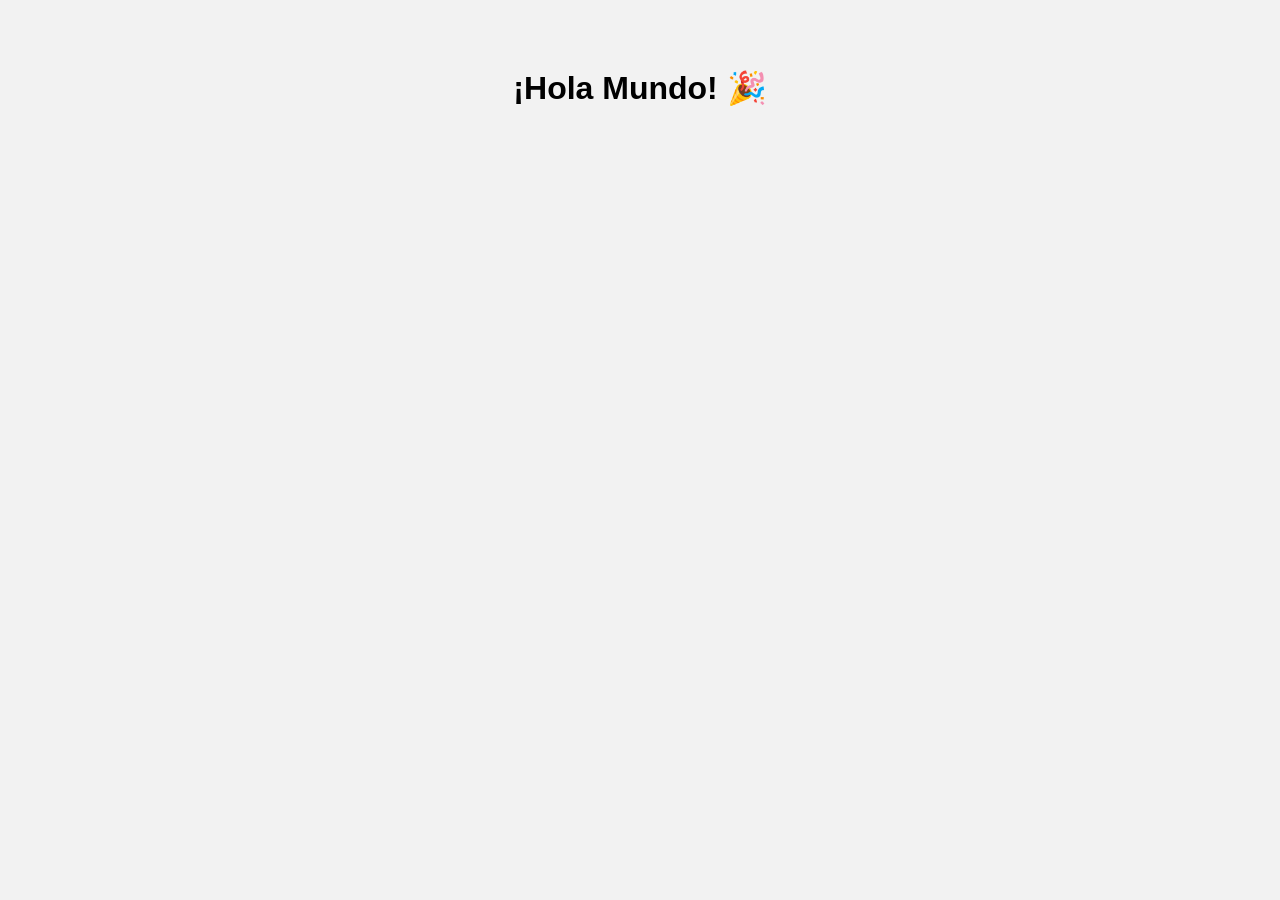
==== index.html @ 98ef61ef "Pendejos" ====
<!DOCTYPE html>
<html lang="es">
<head>
<meta charset="UTF-8">
<title>Lora's Coffe</title>
<link rel="stylesheet" href="css/estilos.css">
</head>
<body>
<h1>¡Hola Mundo! 🎉</h1>
<script src="js/main.js"></script>
</body>
</html>
---- css/estilos.css ----
body{font-family:Arial;background:#f2f2f2;padding-top:40px;text-align:center;}
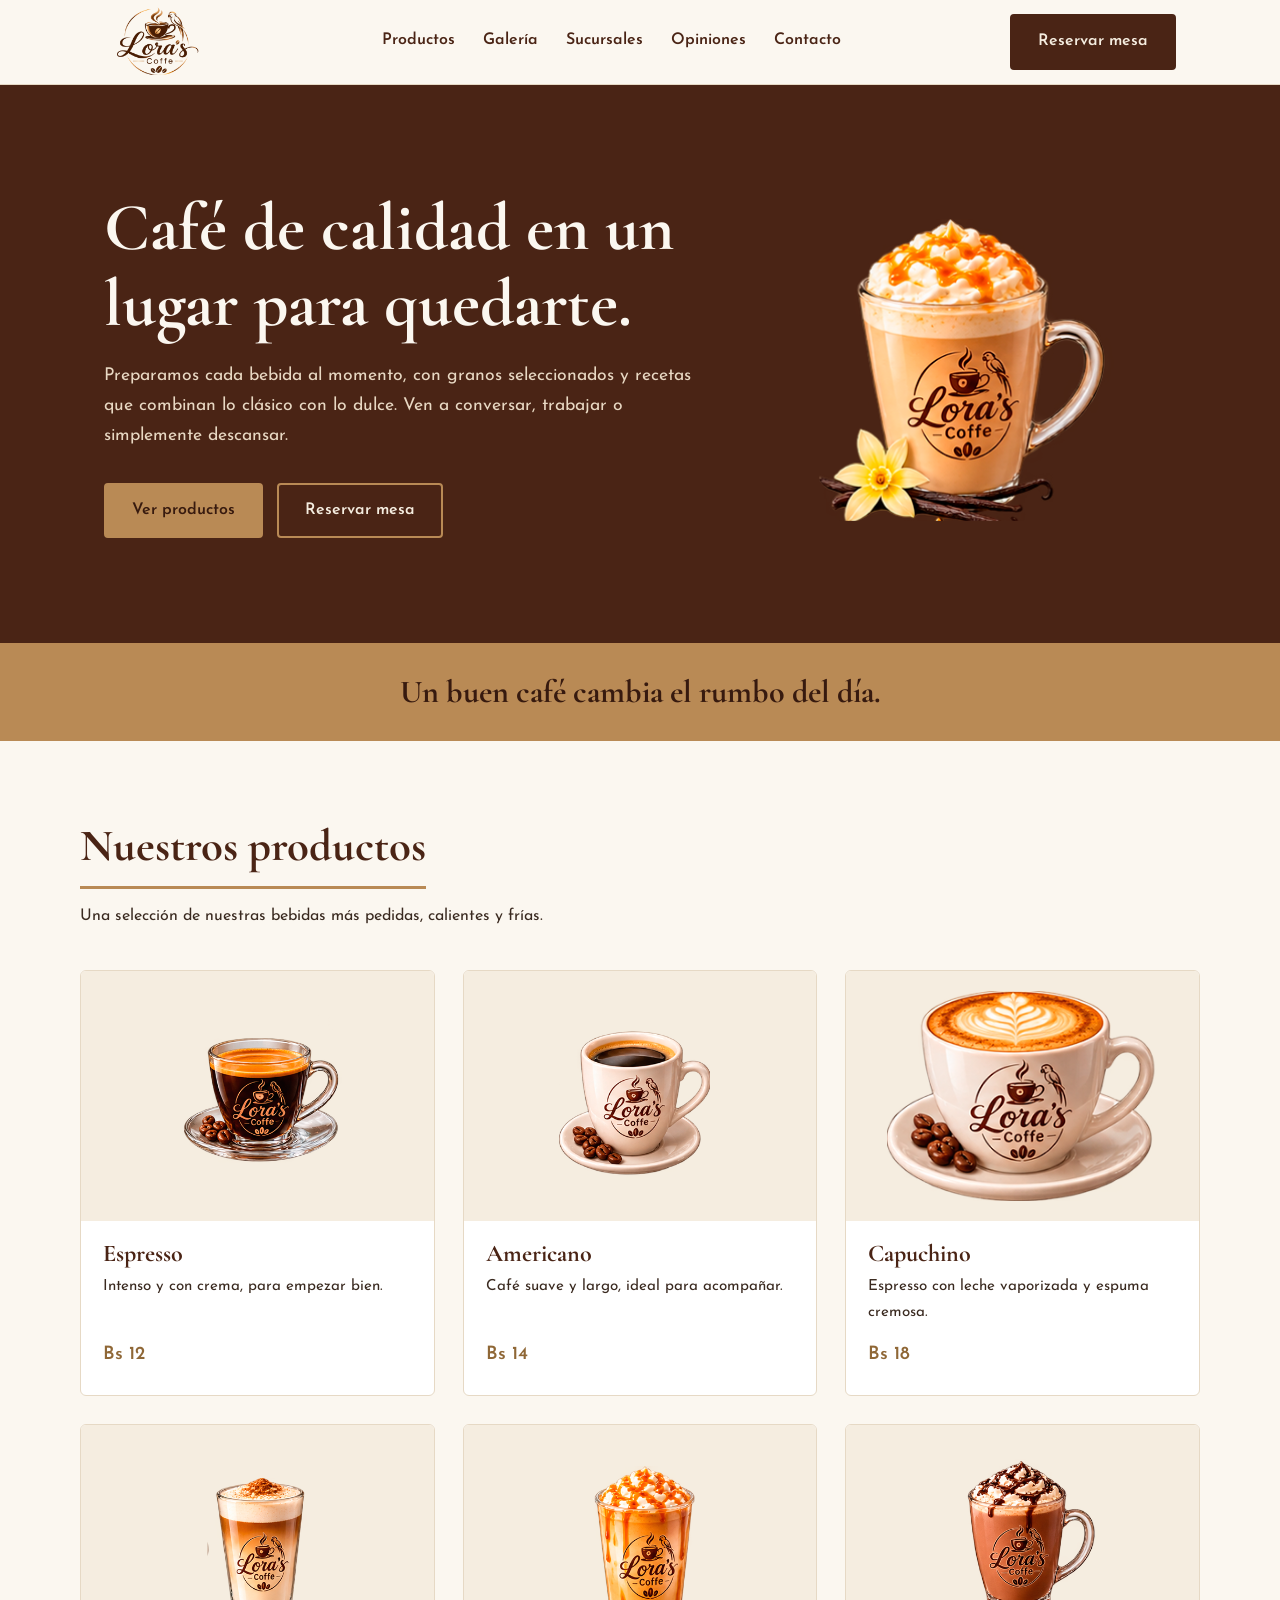
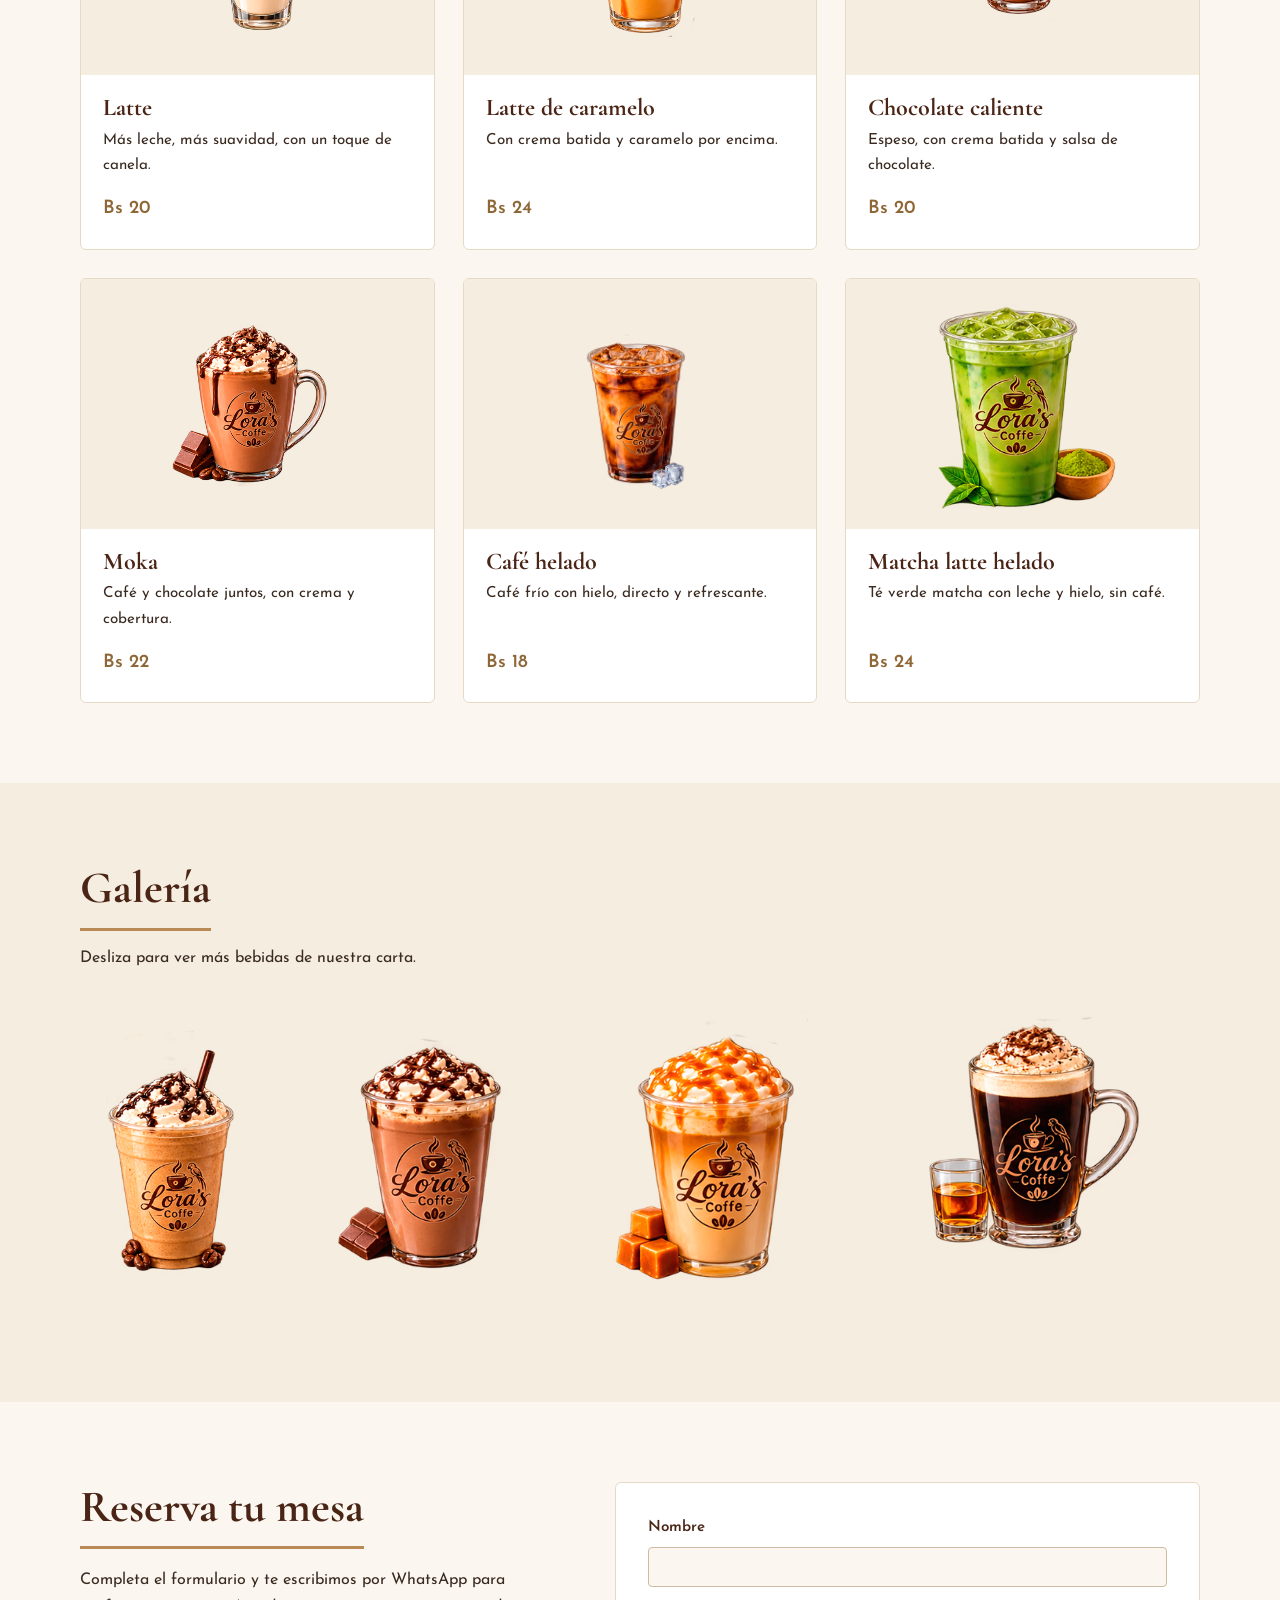
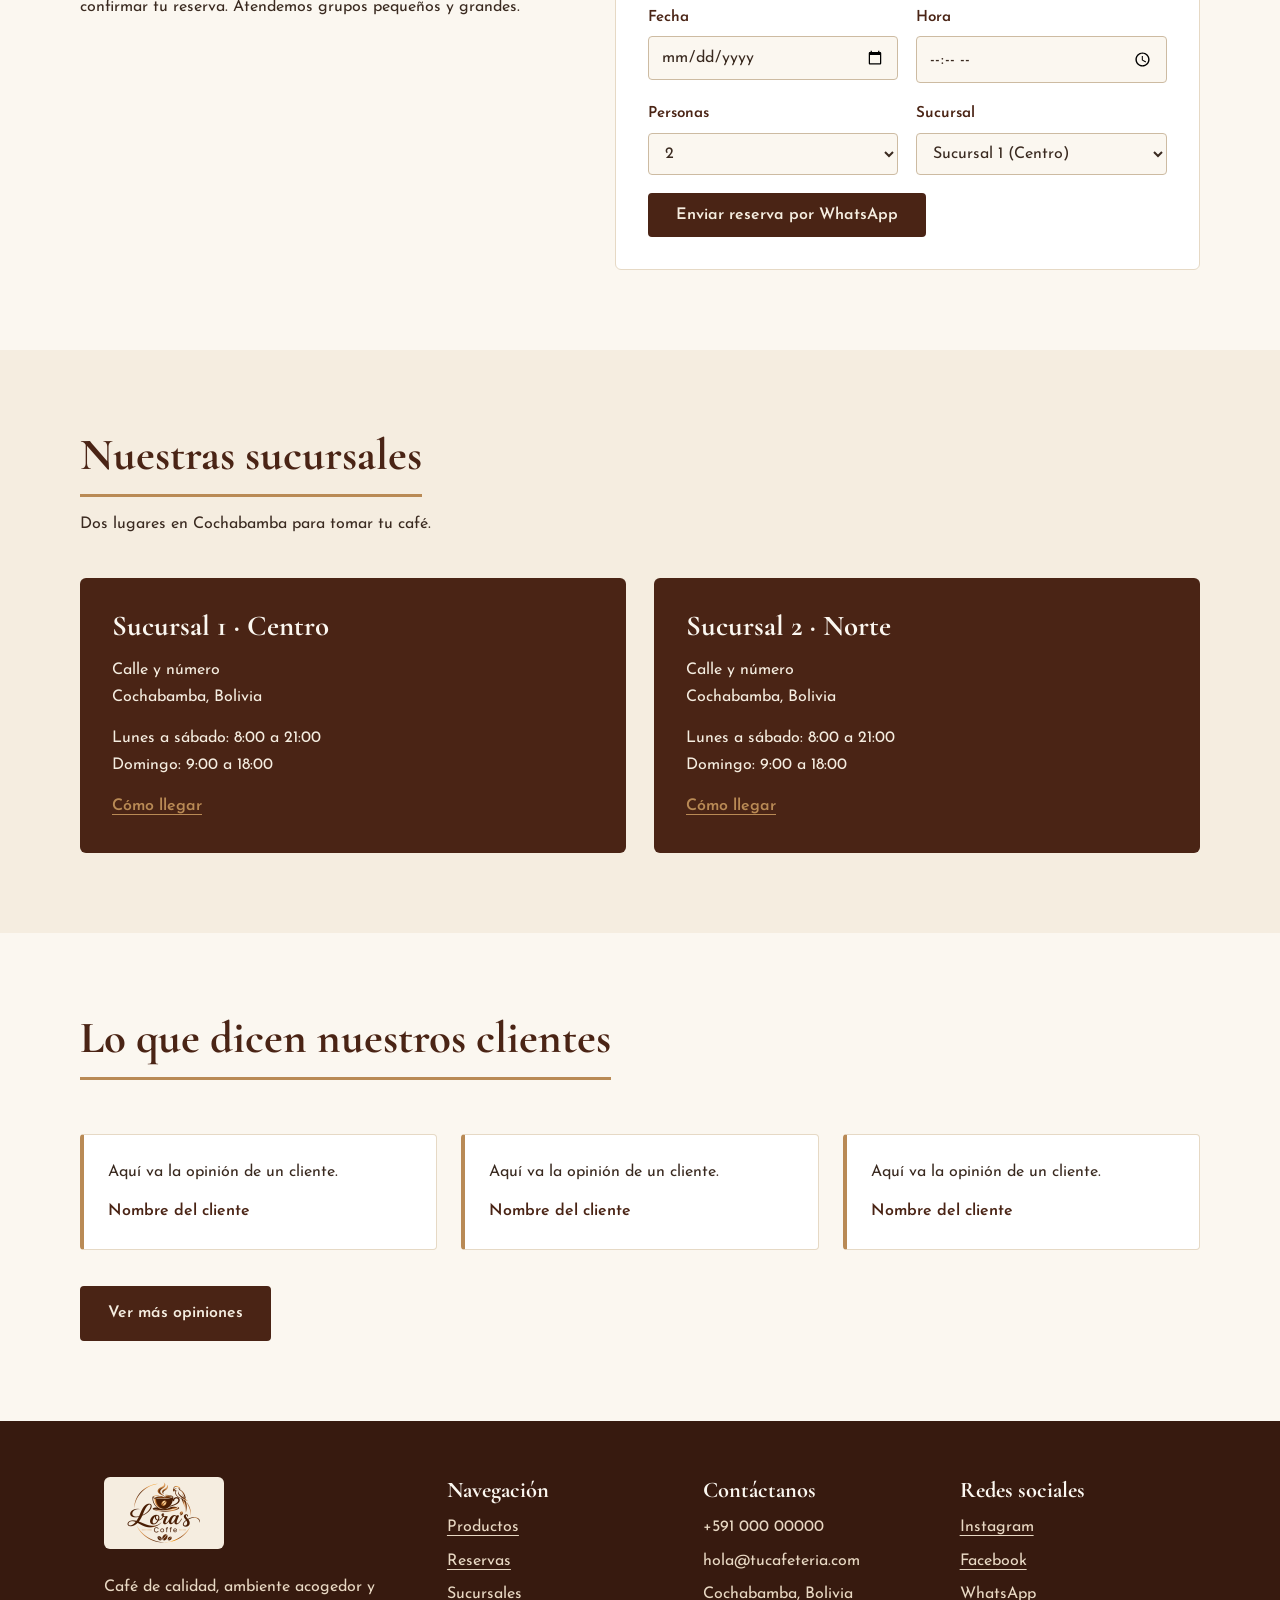
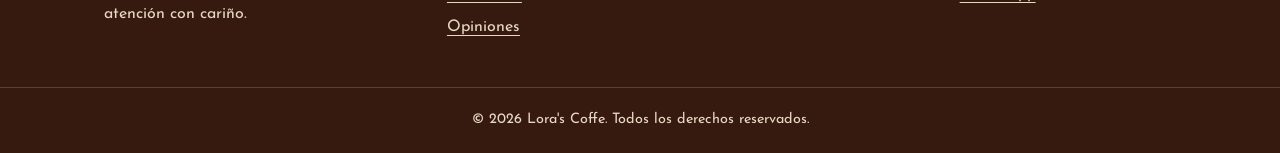
==== commit 27657a13: "agregue el index y estilos" ====
--- a/index.html
+++ b/index.html
@@ -1,12 +1,316 @@
 <!DOCTYPE html>
 <html lang="es">
 <head>
-<meta charset="UTF-8">
-<title>Lora's Coffe</title>
-<link rel="stylesheet" href="css/estilos.css">
+  <meta charset="UTF-8">
+  <meta name="viewport" content="width=device-width, initial-scale=1">
+  <title>Lora's Coffe | Cafetería en Cochabamba</title>
+  <meta name="description" content="Café de calidad, ambiente acogedor y atención con cariño. Conoce nuestro menú, nuestras sucursales y reserva tu mesa en Lora's Coffe.">
+  <meta property="og:title" content="Lora's Coffe | Cafetería en Cochabamba">
+  <meta property="og:description" content="Café de calidad, ambiente acogedor y atención con cariño.">
+  <meta property="og:type" content="website">
+  <link rel="icon" href="img/Logotipo elegante de café y loro.png">
+  <link rel="preconnect" href="https://fonts.googleapis.com">
+  <link rel="preconnect" href="https://fonts.gstatic.com" crossorigin>
+  <link href="https://fonts.googleapis.com/css2?family=Cormorant+Garamond:wght@500;700&family=Josefin+Sans:wght@400;600&display=swap" rel="stylesheet">
+  <link rel="stylesheet" href="css/estilos.css">
 </head>
 <body>
-<h1>¡Hola Mundo! 🎉</h1>
-<script src="js/main.js"></script>
+
+  <a class="skip" href="#contenido">Saltar al contenido</a>
+
+  <!-- ENCABEZADO -->
+  <header class="header">
+    <div class="header-inner">
+      <a class="logo" href="#inicio" aria-label="Lora's Coffe, ir al inicio">
+        <img src="img/Logotipo elegante de café y loro.png" alt="Lora's Coffe">
+      </a>
+      <nav class="nav" aria-label="Principal">
+        <a href="#productos">Productos</a>
+        <a href="#galeria">Galería</a>
+        <a href="#sucursales">Sucursales</a>
+        <a href="#opiniones">Opiniones</a>
+        <a href="#contacto">Contacto</a>
+      </nav>
+      <a class="btn btn-header" href="#reservas">Reservar mesa</a>
+    </div>
+  </header>
+
+  <main id="contenido">
+
+    <!-- PORTADA -->
+    <section class="hero" id="inicio">
+      <div class="hero-inner">
+        <div class="hero-text">
+          <h1>Café de calidad en un lugar para quedarte.</h1>
+          <p>Preparamos cada bebida al momento, con granos seleccionados y recetas que combinan lo clásico con lo dulce. Ven a conversar, trabajar o simplemente descansar.</p>
+          <div class="hero-actions">
+            <a class="btn" href="#productos">Ver productos</a>
+            <a class="btn btn-ghost" href="#reservas">Reservar mesa</a>
+          </div>
+        </div>
+        <img class="hero-img" src="img/coffe9.png" alt="Latte de vainilla con caramelo de Lora's Coffe">
+      </div>
+    </section>
+
+    <!-- FRASE -->
+    <section class="frase">
+      <p>Un buen café cambia el rumbo del día.</p>
+    </section>
+
+    <!-- PRODUCTOS -->
+    <section class="section" id="productos">
+      <div class="container">
+        <div class="section-head">
+          <h2>Nuestros productos</h2>
+          <p>Una selección de nuestras bebidas más pedidas, calientes y frías.</p>
+        </div>
+        <div class="grid">
+          <article class="producto">
+            <div class="foto"><img src="img/coffe1.png" alt="Espresso en taza de vidrio" loading="lazy"></div>
+            <div class="producto-body">
+              <h3>Espresso</h3>
+              <p>Intenso y con crema, para empezar bien.</p>
+              <span class="precio">Bs 12</span>
+            </div>
+          </article>
+          <article class="producto">
+            <div class="foto"><img src="img/coffe2.png" alt="Americano en taza de cerámica" loading="lazy"></div>
+            <div class="producto-body">
+              <h3>Americano</h3>
+              <p>Café suave y largo, ideal para acompañar.</p>
+              <span class="precio">Bs 14</span>
+            </div>
+          </article>
+          <article class="producto">
+            <div class="foto"><img src="img/coffe4.png" alt="Capuchino con arte latte" loading="lazy"></div>
+            <div class="producto-body">
+              <h3>Capuchino</h3>
+              <p>Espresso con leche vaporizada y espuma cremosa.</p>
+              <span class="precio">Bs 18</span>
+            </div>
+          </article>
+          <article class="producto">
+            <div class="foto"><img src="img/coffe5.png" alt="Latte en vaso de vidrio con canela" loading="lazy"></div>
+            <div class="producto-body">
+              <h3>Latte</h3>
+              <p>Más leche, más suavidad, con un toque de canela.</p>
+              <span class="precio">Bs 20</span>
+            </div>
+          </article>
+          <article class="producto">
+            <div class="foto"><img src="img/coffe6.png" alt="Latte de caramelo con crema" loading="lazy"></div>
+            <div class="producto-body">
+              <h3>Latte de caramelo</h3>
+              <p>Con crema batida y caramelo por encima.</p>
+              <span class="precio">Bs 24</span>
+            </div>
+          </article>
+          <article class="producto">
+            <div class="foto"><img src="img/coffe7.png" alt="Chocolate caliente con crema" loading="lazy"></div>
+            <div class="producto-body">
+              <h3>Chocolate caliente</h3>
+              <p>Espeso, con crema batida y salsa de chocolate.</p>
+              <span class="precio">Bs 20</span>
+            </div>
+          </article>
+          <article class="producto">
+            <div class="foto"><img src="img/coffe8.png" alt="Moka con chocolate" loading="lazy"></div>
+            <div class="producto-body">
+              <h3>Moka</h3>
+              <p>Café y chocolate juntos, con crema y cobertura.</p>
+              <span class="precio">Bs 22</span>
+            </div>
+          </article>
+          <article class="producto">
+            <div class="foto"><img src="img/coffe12.png" alt="Café helado con hielo" loading="lazy"></div>
+            <div class="producto-body">
+              <h3>Café helado</h3>
+              <p>Café frío con hielo, directo y refrescante.</p>
+              <span class="precio">Bs 18</span>
+            </div>
+          </article>
+          <article class="producto">
+            <div class="foto"><img src="img/te-verde.png" alt="Matcha latte helado" loading="lazy"></div>
+            <div class="producto-body">
+              <h3>Matcha latte helado</h3>
+              <p>Té verde matcha con leche y hielo, sin café.</p>
+              <span class="precio">Bs 24</span>
+            </div>
+          </article>
+        </div>
+      </div>
+    </section>
+
+    <!-- GALERÍA -->
+    <section class="section section-alt" id="galeria">
+      <div class="container">
+        <div class="section-head">
+          <h2>Galería</h2>
+          <p>Desliza para ver más bebidas de nuestra carta.</p>
+        </div>
+        <div class="slider" tabindex="0" aria-label="Galería de imágenes, desliza para ver más">
+          <img src="img/coffe11.png" alt="Frappé de café con crema y chocolate" loading="lazy">
+          <img src="img/coffe13.png" alt="Moka helado con crema" loading="lazy">
+          <img src="img/coffe14.png" alt="Macchiato de caramelo helado" loading="lazy">
+          <img src="img/coffe15.png" alt="Café irlandés con crema" loading="lazy">
+          <img src="img/coffe6.png" alt="Latte de caramelo con crema" loading="lazy">
+        </div>
+      </div>
+    </section>
+
+    <!-- RESERVAS -->
+    <section class="section" id="reservas">
+      <div class="container reservas">
+        <div class="reservas-text">
+          <h2>Reserva tu mesa</h2>
+          <p>Completa el formulario y te escribimos por WhatsApp para confirmar tu reserva. Atendemos grupos pequeños y grandes.</p>
+        </div>
+        <form class="form" id="form-reserva">
+          <div class="campo">
+            <label for="nombre">Nombre</label>
+            <input type="text" id="nombre" name="nombre" autocomplete="name" required>
+          </div>
+          <div class="fila">
+            <div class="campo">
+              <label for="fecha">Fecha</label>
+              <input type="date" id="fecha" name="fecha" required>
+            </div>
+            <div class="campo">
+              <label for="hora">Hora</label>
+              <input type="time" id="hora" name="hora" required>
+            </div>
+          </div>
+          <div class="fila">
+            <div class="campo">
+              <label for="personas">Personas</label>
+              <select id="personas" name="personas" required>
+                <option>1</option><option selected>2</option><option>3</option>
+                <option>4</option><option>5</option><option>6</option>
+                <option>7</option><option>8 o más</option>
+              </select>
+            </div>
+            <div class="campo">
+              <label for="sucursal">Sucursal</label>
+              <select id="sucursal" name="sucursal" required>
+                <option>Sucursal 1 (Centro)</option>
+                <option>Sucursal 2 (Norte)</option>
+              </select>
+            </div>
+          </div>
+          <button class="btn" type="submit">Enviar reserva por WhatsApp</button>
+        </form>
+      </div>
+    </section>
+
+    <!-- SUCURSALES -->
+    <section class="section section-alt" id="sucursales">
+      <div class="container">
+        <div class="section-head">
+          <h2>Nuestras sucursales</h2>
+          <p>Dos lugares en Cochabamba para tomar tu café.</p>
+        </div>
+        <div class="sucursales">
+          <article class="sucursal">
+            <h3>Sucursal 1 · Centro</h3>
+            <p>Calle y número<br>Cochabamba, Bolivia</p>
+            <p>Lunes a sábado: 8:00 a 21:00<br>Domingo: 9:00 a 18:00</p>
+            <a class="link" href="https://www.google.com/maps/search/?api=1&query=Cochabamba+Bolivia" target="_blank" rel="noopener">Cómo llegar</a>
+          </article>
+          <article class="sucursal">
+            <h3>Sucursal 2 · Norte</h3>
+            <p>Calle y número<br>Cochabamba, Bolivia</p>
+            <p>Lunes a sábado: 8:00 a 21:00<br>Domingo: 9:00 a 18:00</p>
+            <a class="link" href="https://www.google.com/maps/search/?api=1&query=Cochabamba+Bolivia" target="_blank" rel="noopener">Cómo llegar</a>
+          </article>
+        </div>
+      </div>
+    </section>
+
+    <!-- OPINIONES -->
+    <section class="section" id="opiniones">
+      <div class="container">
+        <div class="section-head">
+          <h2>Lo que dicen nuestros clientes</h2>
+        </div>
+        <div class="opiniones">
+          <blockquote class="opinion">
+            <p>Aquí va la opinión de un cliente.</p>
+            <cite>Nombre del cliente</cite>
+          </blockquote>
+          <blockquote class="opinion">
+            <p>Aquí va la opinión de un cliente.</p>
+            <cite>Nombre del cliente</cite>
+          </blockquote>
+          <blockquote class="opinion">
+            <p>Aquí va la opinión de un cliente.</p>
+            <cite>Nombre del cliente</cite>
+          </blockquote>
+        </div>
+        <a class="btn" href="https://www.google.com/maps" target="_blank" rel="noopener">Ver más opiniones</a>
+      </div>
+    </section>
+
+  </main>
+
+  <!-- PIE DE PÁGINA -->
+  <footer class="footer" id="contacto">
+    <div class="footer-grid">
+      <div class="footer-brand">
+        <a class="logo logo-footer" href="#inicio" aria-label="Volver al inicio">
+          <img src="img/Logotipo elegante de café y loro.png" alt="Lora's Coffe">
+        </a>
+        <p>Café de calidad, ambiente acogedor y atención con cariño.</p>
+      </div>
+      <div>
+        <h2>Navegación</h2>
+        <ul>
+          <li><a href="#productos">Productos</a></li>
+          <li><a href="#reservas">Reservas</a></li>
+          <li><a href="#sucursales">Sucursales</a></li>
+          <li><a href="#opiniones">Opiniones</a></li>
+        </ul>
+      </div>
+      <div>
+        <h2>Contáctanos</h2>
+        <ul>
+          <li>+591 000 00000</li>
+          <li>hola@tucafeteria.com</li>
+          <li>Cochabamba, Bolivia</li>
+        </ul>
+      </div>
+      <div>
+        <h2>Redes sociales</h2>
+        <ul>
+          <li><a href="https://instagram.com/" target="_blank" rel="noopener">Instagram</a></li>
+          <li><a href="https://facebook.com/" target="_blank" rel="noopener">Facebook</a></li>
+          <li><a href="https://wa.me/5910000000" target="_blank" rel="noopener">WhatsApp</a></li>
+        </ul>
+      </div>
+    </div>
+    <p class="copy">© 2026 Lora's Coffe. Todos los derechos reservados.</p>
+  </footer>
+
+  <script>
+    // La reserva se envía por WhatsApp. Cambia el número (código de país + número, sin + ni espacios).
+    var NUMERO_WHATSAPP = "5910000000";
+
+    var form = document.getElementById("form-reserva");
+    var fecha = document.getElementById("fecha");
+    fecha.min = new Date().toISOString().split("T")[0];
+
+    form.addEventListener("submit", function (e) {
+      e.preventDefault();
+      var d = new FormData(form);
+      var mensaje =
+        "Hola, quiero reservar una mesa en Lora's Coffe.\n" +
+        "Nombre: " + d.get("nombre") + "\n" +
+        "Fecha: " + d.get("fecha") + "\n" +
+        "Hora: " + d.get("hora") + "\n" +
+        "Personas: " + d.get("personas") + "\n" +
+        "Sucursal: " + d.get("sucursal");
+      window.open("https://wa.me/" + NUMERO_WHATSAPP + "?text=" + encodeURIComponent(mensaje), "_blank", "noopener");
+    });
+  </script>
+
 </body>
-</html>+</html>
--- a/css/estilos.css
+++ b/css/estilos.css
@@ -1 +1,301 @@
-body{font-family:Arial;background:#f2f2f2;padding-top:40px;text-align:center;}+:root {
+  --cafe: #4A2415;
+  --cafe-oscuro: #371A0F;
+  --arena: #B98A55;
+  --arena-oscuro: #8F6736;
+  --crema: #F5EDE0;
+  --crema-clara: #FBF7F0;
+  --texto: #3A2A20;
+  --borde: #E6D9C5;
+  --serif: "Cormorant Garamond", Georgia, serif;
+  --sans: "Josefin Sans", Arial, sans-serif;
+  --ancho: 1120px;
+}
+
+* { box-sizing: border-box; margin: 0; padding: 0; }
+html { scroll-behavior: smooth; scroll-padding-top: 90px; }
+
+body {
+  font-family: var(--sans);
+  color: var(--texto);
+  background: var(--crema-clara);
+  line-height: 1.7;
+}
+
+img { display: block; max-width: 100%; }
+ul { list-style: none; }
+h1, h2, h3 { font-family: var(--serif); color: var(--cafe); line-height: 1.12; }
+
+a:focus-visible, button:focus-visible, input:focus-visible,
+select:focus-visible, .slider:focus-visible {
+  outline: 3px solid var(--arena-oscuro);
+  outline-offset: 3px;
+}
+
+.skip {
+  position: absolute; left: -999px; top: 8px;
+  background: var(--cafe); color: #fff; padding: 8px 14px; z-index: 100;
+}
+.skip:focus { left: 8px; }
+
+.container { max-width: var(--ancho); margin: 0 auto; }
+
+/* Botones */
+.btn {
+  display: inline-block;
+  background: var(--cafe);
+  color: var(--crema);
+  border: 2px solid var(--cafe);
+  border-radius: 4px;
+  padding: 12px 26px;
+  font-family: var(--sans);
+  font-size: 1rem;
+  font-weight: 600;
+  text-decoration: none;
+  cursor: pointer;
+}
+.btn:hover { background: var(--cafe-oscuro); border-color: var(--cafe-oscuro); }
+.btn-ghost { background: transparent; color: var(--crema); border-color: var(--arena); }
+.btn-ghost:hover { background: var(--arena); border-color: var(--arena); color: var(--cafe-oscuro); }
+.link {
+  color: var(--cafe);
+  font-weight: 600;
+  text-underline-offset: 4px;
+}
+.link:hover { color: var(--arena-oscuro); }
+
+/* Encabezado */
+.header {
+  position: sticky;
+  top: 0;
+  z-index: 50;
+  background: var(--crema-clara);
+  border-bottom: 1px solid var(--borde);
+}
+.header-inner {
+  max-width: var(--ancho);
+  margin: 0 auto;
+  padding: 6px 24px;
+  display: flex;
+  align-items: center;
+  justify-content: space-between;
+  gap: 24px;
+}
+.logo img { height: 72px; width: auto; }
+.nav { display: flex; gap: 28px; }
+.nav a {
+  color: var(--cafe);
+  font-weight: 600;
+  text-decoration: none;
+  padding: 6px 0;
+  border-bottom: 2px solid transparent;
+}
+.nav a:hover { border-bottom-color: var(--arena); }
+
+/* Portada */
+.hero { background: var(--cafe); }
+.hero-inner {
+  max-width: var(--ancho);
+  margin: 0 auto;
+  padding: 80px 24px;
+  display: grid;
+  grid-template-columns: 1.15fr 0.85fr;
+  align-items: center;
+  gap: 48px;
+}
+.hero h1 {
+  color: var(--crema-clara);
+  font-size: clamp(2.4rem, 5.4vw, 4.2rem);
+  margin-bottom: 20px;
+}
+.hero p { color: #E8D8C3; font-size: 1.1rem; max-width: 34em; margin-bottom: 32px; }
+.hero-actions { display: flex; flex-wrap: wrap; gap: 14px; }
+.hero .btn:not(.btn-ghost) { background: var(--arena); border-color: var(--arena); color: var(--cafe-oscuro); }
+.hero .btn:not(.btn-ghost):hover { background: #D1A56A; border-color: #D1A56A; }
+.hero-img { width: 100%; max-width: 380px; justify-self: center; }
+
+/* Frase */
+.frase { background: var(--arena); padding: 22px 24px; text-align: center; }
+.frase p {
+  font-family: var(--serif);
+  font-weight: 700;
+  font-size: clamp(1.4rem, 3vw, 2rem);
+  color: var(--cafe-oscuro);
+}
+
+/* Secciones */
+.section { padding: 80px 24px; }
+.section-alt { background: var(--crema); }
+.section-head { margin-bottom: 40px; max-width: 40em; }
+.section-head h2 {
+  font-size: clamp(2rem, 4vw, 2.8rem);
+  padding-bottom: 14px;
+  margin-bottom: 14px;
+  border-bottom: 3px solid var(--arena);
+  display: inline-block;
+}
+
+/* Productos */
+.grid {
+  display: grid;
+  grid-template-columns: repeat(3, 1fr);
+  gap: 28px;
+}
+.producto {
+  background: #fff;
+  border: 1px solid var(--borde);
+  border-radius: 6px;
+  overflow: hidden;
+  display: flex;
+  flex-direction: column;
+}
+.foto { background: var(--crema); padding: 20px; }
+.foto img { height: 210px; width: 100%; object-fit: contain; }
+.producto-body { padding: 20px 22px 24px; display: flex; flex-direction: column; flex: 1; }
+.producto h3 { font-size: 1.5rem; margin-bottom: 6px; }
+.producto p { font-size: 0.95rem; flex: 1; margin-bottom: 14px; }
+.precio { color: var(--arena-oscuro); font-weight: 600; font-size: 1.15rem; }
+
+/* Galería */
+.slider {
+  display: flex;
+  gap: 24px;
+  overflow-x: auto;
+  scroll-snap-type: x mandatory;
+  padding-bottom: 10px;
+}
+.slider img {
+  height: 300px;
+  width: auto;
+  flex: 0 0 auto;
+  scroll-snap-align: start;
+}
+
+/* Reservas */
+.reservas {
+  display: grid;
+  grid-template-columns: 0.9fr 1.1fr;
+  gap: 56px;
+  align-items: start;
+}
+.reservas-text h2 {
+  font-size: clamp(2rem, 4vw, 2.8rem);
+  padding-bottom: 14px;
+  margin-bottom: 18px;
+  border-bottom: 3px solid var(--arena);
+  display: inline-block;
+}
+.form {
+  background: #fff;
+  border: 1px solid var(--borde);
+  border-radius: 6px;
+  padding: 32px;
+  display: grid;
+  gap: 18px;
+}
+.fila { display: grid; grid-template-columns: 1fr 1fr; gap: 18px; }
+.campo { display: flex; flex-direction: column; gap: 6px; }
+.campo label { font-weight: 600; color: var(--cafe); font-size: 0.95rem; }
+.campo input, .campo select {
+  font-family: var(--sans);
+  font-size: 1rem;
+  padding: 11px 12px;
+  border: 1px solid #CDBBA2;
+  border-radius: 4px;
+  background: var(--crema-clara);
+  color: var(--texto);
+}
+.form .btn { justify-self: start; }
+
+/* Sucursales */
+.sucursales { display: grid; grid-template-columns: repeat(2, 1fr); gap: 28px; }
+.sucursal {
+  background: var(--cafe);
+  color: var(--crema);
+  border-radius: 6px;
+  padding: 32px;
+}
+.sucursal h3 { color: var(--crema-clara); font-size: 1.8rem; margin-bottom: 14px; }
+.sucursal p { margin-bottom: 14px; }
+.sucursal .link { color: var(--arena); }
+.sucursal .link:hover { color: var(--crema-clara); }
+
+/* Opiniones */
+.opiniones {
+  display: grid;
+  grid-template-columns: repeat(3, 1fr);
+  gap: 24px;
+  margin-bottom: 36px;
+}
+.opinion {
+  background: #fff;
+  border: 1px solid var(--borde);
+  border-left: 4px solid var(--arena);
+  border-radius: 4px;
+  padding: 24px;
+}
+.opinion p { margin-bottom: 12px; }
+.opinion cite { font-style: normal; font-weight: 600; color: var(--cafe); }
+
+/* Pie de página */
+.footer { background: var(--cafe-oscuro); color: #E8D8C3; }
+.footer-grid {
+  max-width: var(--ancho);
+  margin: 0 auto;
+  padding: 56px 24px 40px;
+  display: grid;
+  grid-template-columns: 1.4fr 1fr 1fr 1fr;
+  gap: 40px;
+}
+.logo-footer { background: var(--crema); border-radius: 6px; padding: 4px 12px; display: inline-block; margin-bottom: 14px; }
+.logo-footer img { height: 64px; }
+.footer h2 { font-size: 1.4rem; color: var(--crema-clara); margin-bottom: 12px; }
+.footer li { margin-bottom: 6px; }
+.footer a { color: #E8D8C3; text-underline-offset: 4px; }
+.footer a:hover { color: var(--arena); }
+.footer a:focus-visible { outline-color: var(--arena); }
+.copy {
+  border-top: 1px solid rgba(232, 216, 195, 0.2);
+  text-align: center;
+  padding: 20px 24px;
+  font-size: 0.9rem;
+}
+
+/* Tablet */
+@media (max-width: 900px) {
+  .hero-inner, .reservas { grid-template-columns: 1fr; }
+  .hero-inner { padding: 56px 24px; }
+  .hero-img { max-width: 300px; }
+  .grid, .opiniones { grid-template-columns: repeat(2, 1fr); }
+  .footer-grid { grid-template-columns: 1fr 1fr; }
+  .btn-header { display: none; }
+}
+
+/* Celular */
+@media (max-width: 640px) {
+  .header-inner { flex-wrap: wrap; gap: 0 16px; padding-bottom: 8px; }
+  .logo img { height: 60px; }
+  .nav {
+    order: 3;
+    width: 100%;
+    overflow-x: auto;
+    gap: 22px;
+    white-space: nowrap;
+  }
+  html { scroll-padding-top: 130px; }
+  .section { padding: 56px 20px; }
+  .grid { gap: 14px; }
+  .foto { padding: 12px; }
+  .foto img { height: 140px; }
+  .producto-body { padding: 14px 14px 18px; }
+  .producto h3 { font-size: 1.2rem; }
+  .producto p { font-size: 0.85rem; }
+  .sucursales, .opiniones, .fila { grid-template-columns: 1fr; }
+  .form { padding: 22px; }
+  .slider img { height: 230px; }
+  .footer-grid { grid-template-columns: 1fr; }
+}
+
+@media (prefers-reduced-motion: reduce) {
+  html { scroll-behavior: auto; }
+}
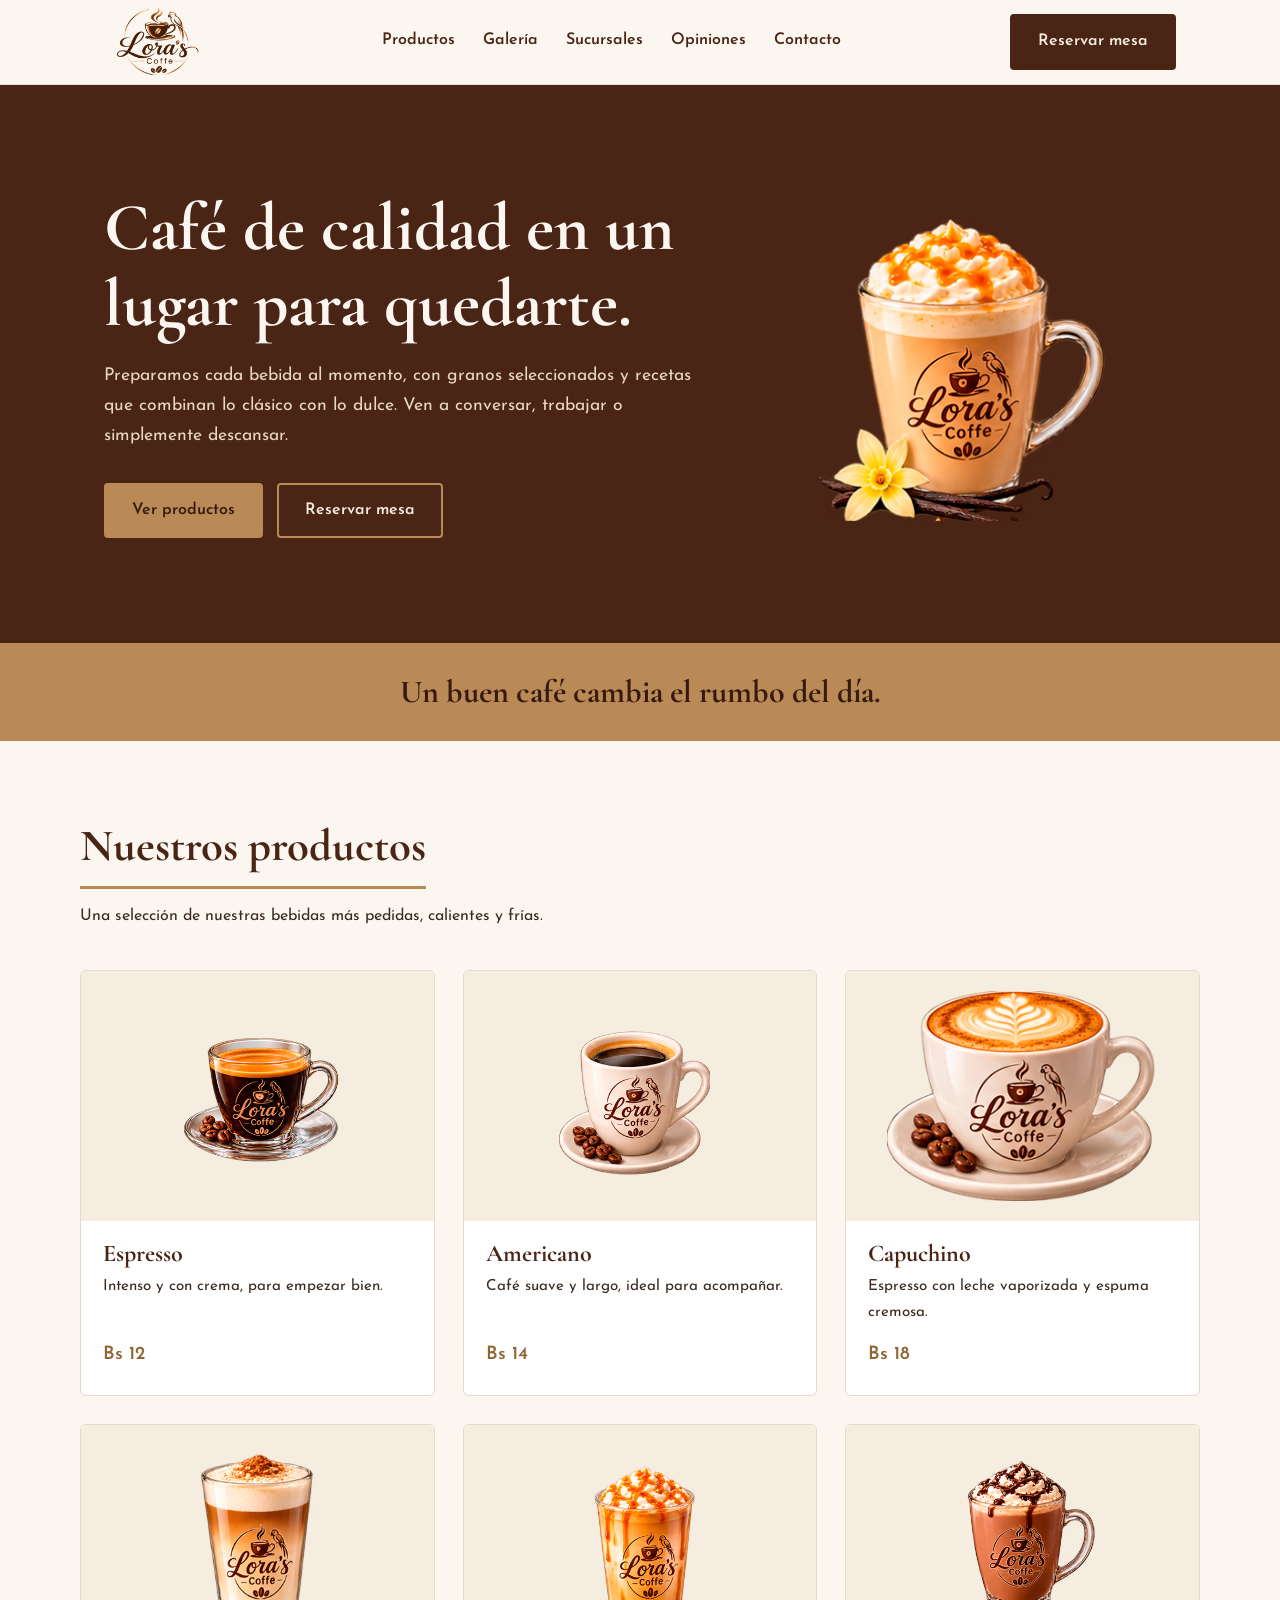
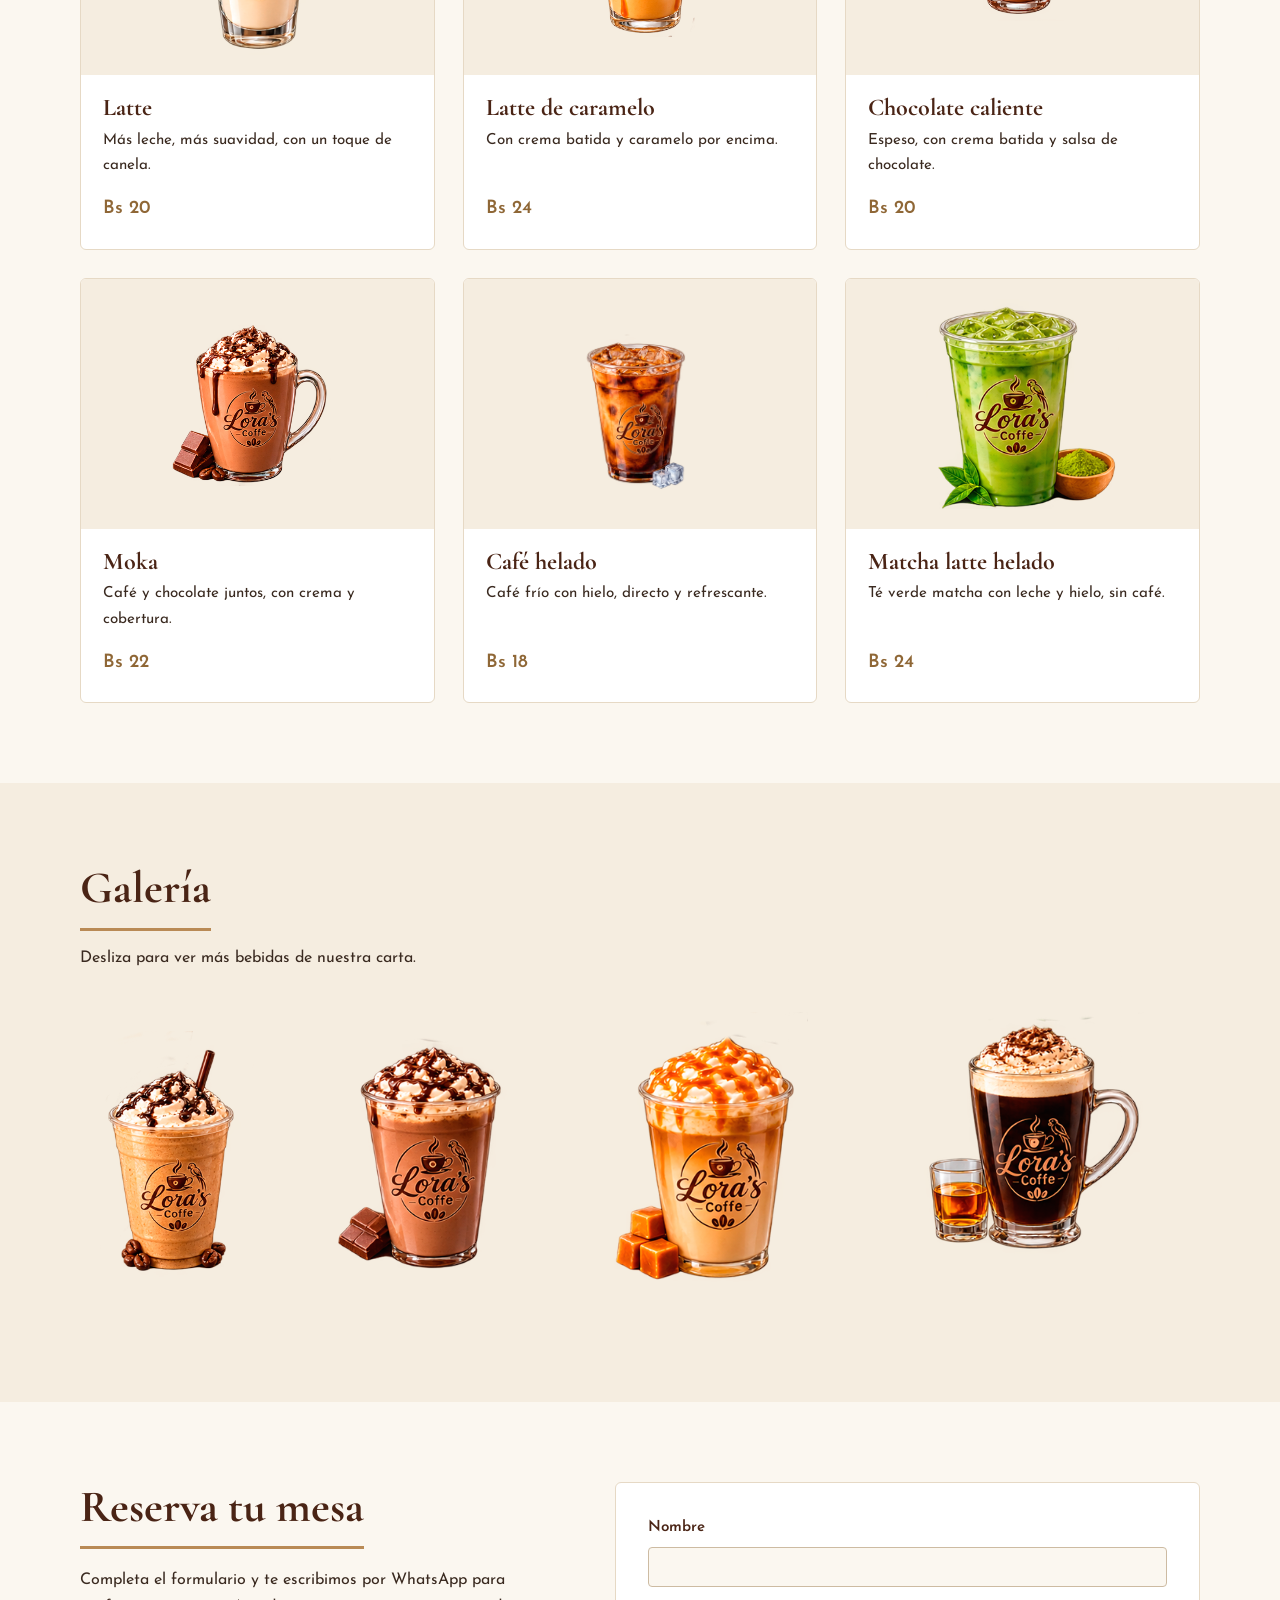
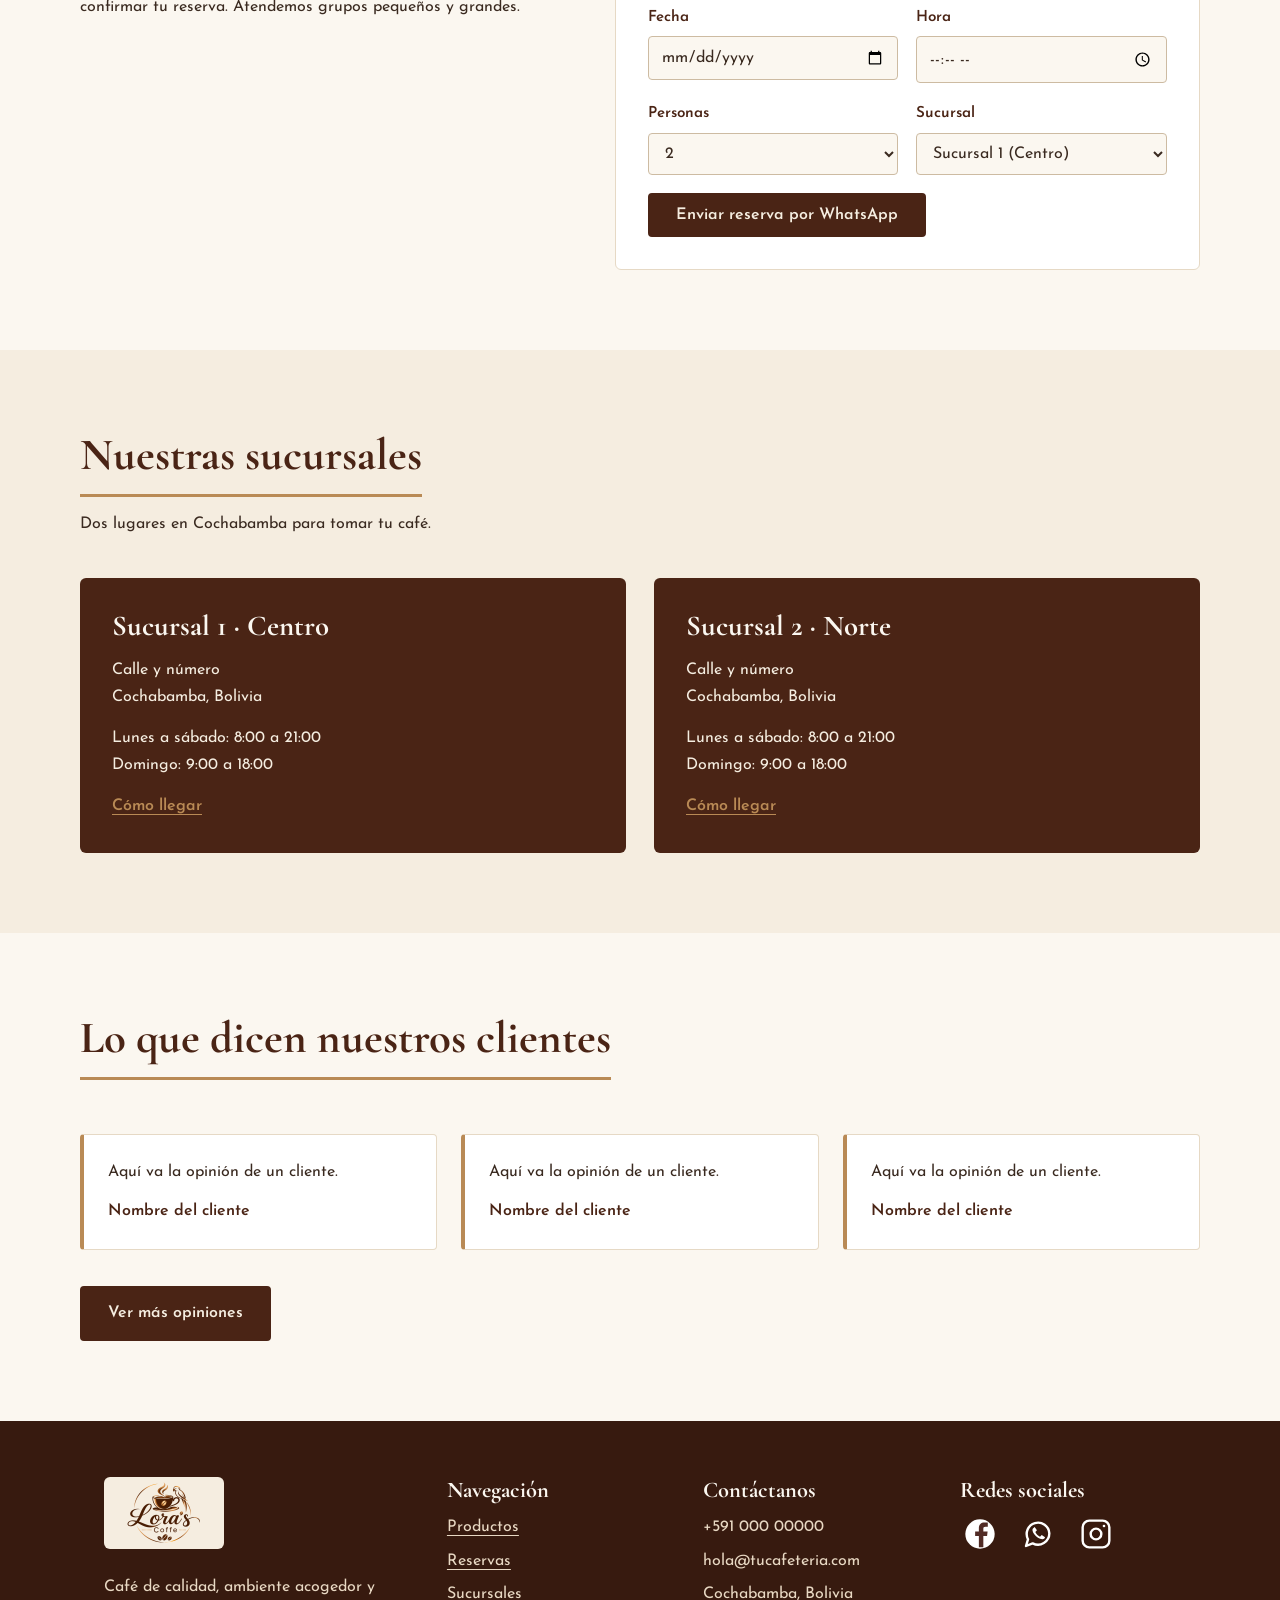
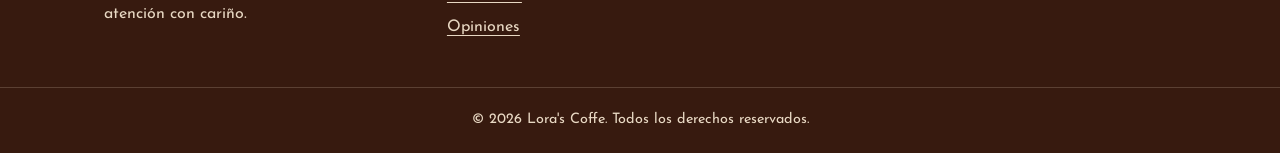
==== commit 049c52bc: "agregue mejoras al index y css" ====
--- a/index.html
+++ b/index.html
@@ -280,11 +280,42 @@
       </div>
       <div>
         <h2>Redes sociales</h2>
-        <ul>
-          <li><a href="https://instagram.com/" target="_blank" rel="noopener">Instagram</a></li>
-          <li><a href="https://facebook.com/" target="_blank" rel="noopener">Facebook</a></li>
-          <li><a href="https://wa.me/5910000000" target="_blank" rel="noopener">WhatsApp</a></li>
-        </ul>
+        <div class="redes-iconos">
+
+          <!-- FACEBOOK -->
+          <a href="https://facebook.com/TU_PAGINA" target="_blank" rel="noopener" aria-label="Facebook de Lora's Coffe" title="Facebook">
+            <svg xmlns="http://www.w3.org/2000/svg" width="32" height="32" viewBox="0 0 24 24" aria-hidden="true">
+              <circle cx="12" cy="12" r="11" fill="white"/>
+              <path d="M14.5 22V13.5H17.3L17.7 10.2H14.5V8.1
+                       C14.5 7.15 14.76 6.5 16.13 6.5H17.85V3.55
+                       C17.55 3.51 16.53 3.42 15.34 3.42
+                       C12.85 3.42 11.15 4.94 11.15 7.73V10.2
+                       H8.35V13.5H11.15V22Z" fill="#512b25"/>
+            </svg>
+          </a>
+
+          <!-- WHATSAPP -->
+          <a href="https://wa.me/5910000000?text=Hola%2C%20quisiera%20hacer%20una%20consulta" target="_blank" rel="noopener" aria-label="WhatsApp de Lora's Coffe" title="WhatsApp">
+            <svg xmlns="http://www.w3.org/2000/svg" width="32" height="32" viewBox="0 0 24 24"
+                 fill="none" stroke="white" stroke-width="1.8" stroke-linecap="round" stroke-linejoin="round" aria-hidden="true">
+              <path d="M20.5 11.5 A8.5 8.5 0 0 1 8 19 L3 21 L4.5 16 A8.5 8.5 0 1 1 20.5 11.5Z"/>
+              <path d="M8.2 7.8 C7.5 8.5 7.8 10.2 9.2 12.2 C10.8 14.4 13 15.8 15.2 16
+                       C16.2 16.1 17 15.4 17.3 14.5 L14.8 12.8 L13.5 14
+                       C11.8 13.2 10.8 12.2 10 10.5 L11.2 9.2 L9.5 6.8Z" fill="white" stroke="none"/>
+            </svg>
+          </a>
+
+          <!-- INSTAGRAM -->
+          <a href="https://instagram.com/TU_USUARIO" target="_blank" rel="noopener" aria-label="Instagram de Lora's Coffe" title="Instagram">
+            <svg xmlns="http://www.w3.org/2000/svg" width="32" height="32" viewBox="0 0 24 24"
+                 fill="none" stroke="white" stroke-width="1.8" stroke-linecap="round" stroke-linejoin="round" aria-hidden="true">
+              <rect x="2" y="2" width="20" height="20" rx="5" ry="5"/>
+              <circle cx="12" cy="12" r="4"/>
+              <circle cx="18" cy="6" r="1" fill="white" stroke="none"/>
+            </svg>
+          </a>
+
+        </div>
       </div>
     </div>
     <p class="copy">© 2026 Lora's Coffe. Todos los derechos reservados.</p>
@@ -292,7 +323,7 @@
 
   <script>
     // La reserva se envía por WhatsApp. Cambia el número (código de país + número, sin + ni espacios).
-    var NUMERO_WHATSAPP = "5910000000";
+    var NUMERO_WHATSAPP = "59175632445";
 
     var form = document.getElementById("form-reserva");
     var fecha = document.getElementById("fecha");
@@ -313,4 +344,4 @@
   </script>
 
 </body>
-</html>
+</html>
--- a/css/estilos.css
+++ b/css/estilos.css
@@ -260,6 +260,17 @@
   padding: 20px 24px;
   font-size: 0.9rem;
 }
+
+/* Íconos de redes sociales */
+.redes-iconos { display: flex; gap: 18px; align-items: center; }
+.redes-iconos a {
+  display: block;
+  line-height: 0;
+  padding: 4px;
+  border-radius: 50%;
+}
+.redes-iconos a:hover svg { opacity: 0.7; }
+.redes-iconos a:focus-visible { outline: 3px solid var(--arena); outline-offset: 2px; }
 
 /* Tablet */
 @media (max-width: 900px) {
@@ -298,4 +309,4 @@
 
 @media (prefers-reduced-motion: reduce) {
   html { scroll-behavior: auto; }
-}+}
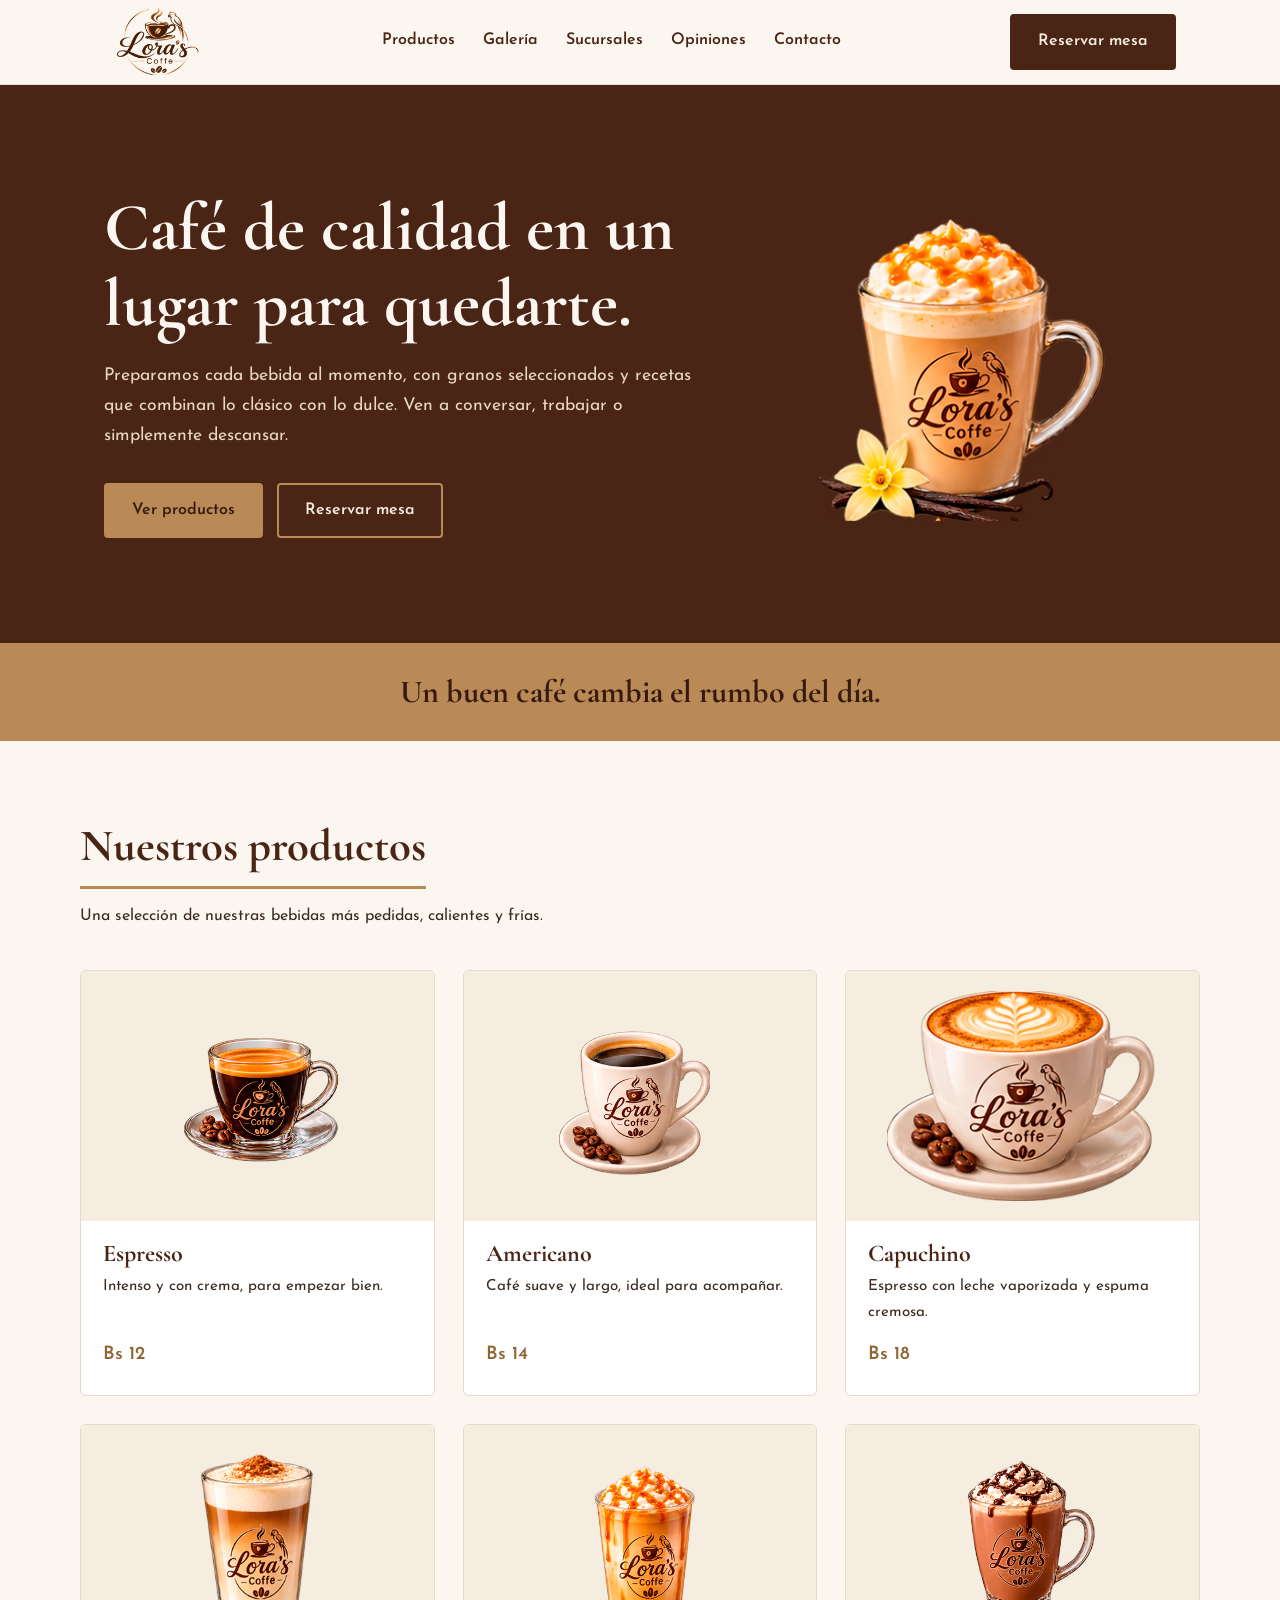
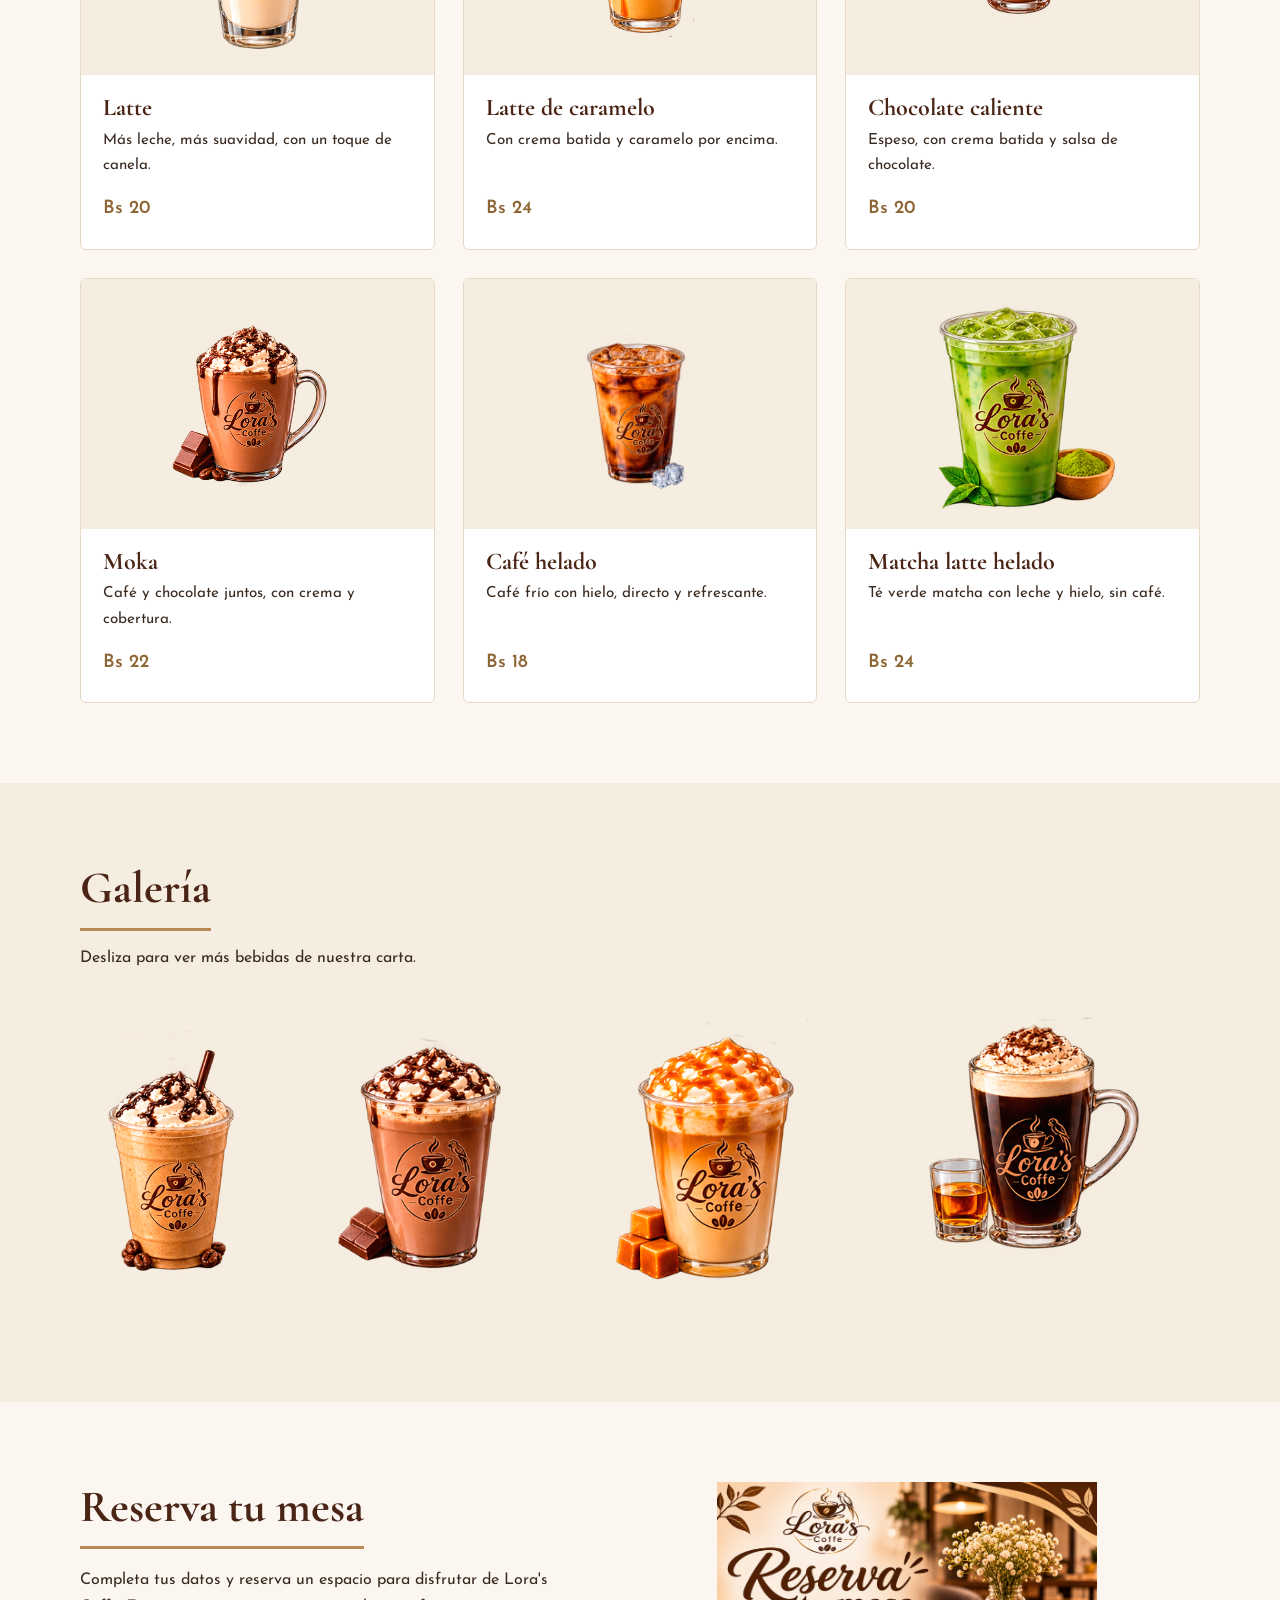
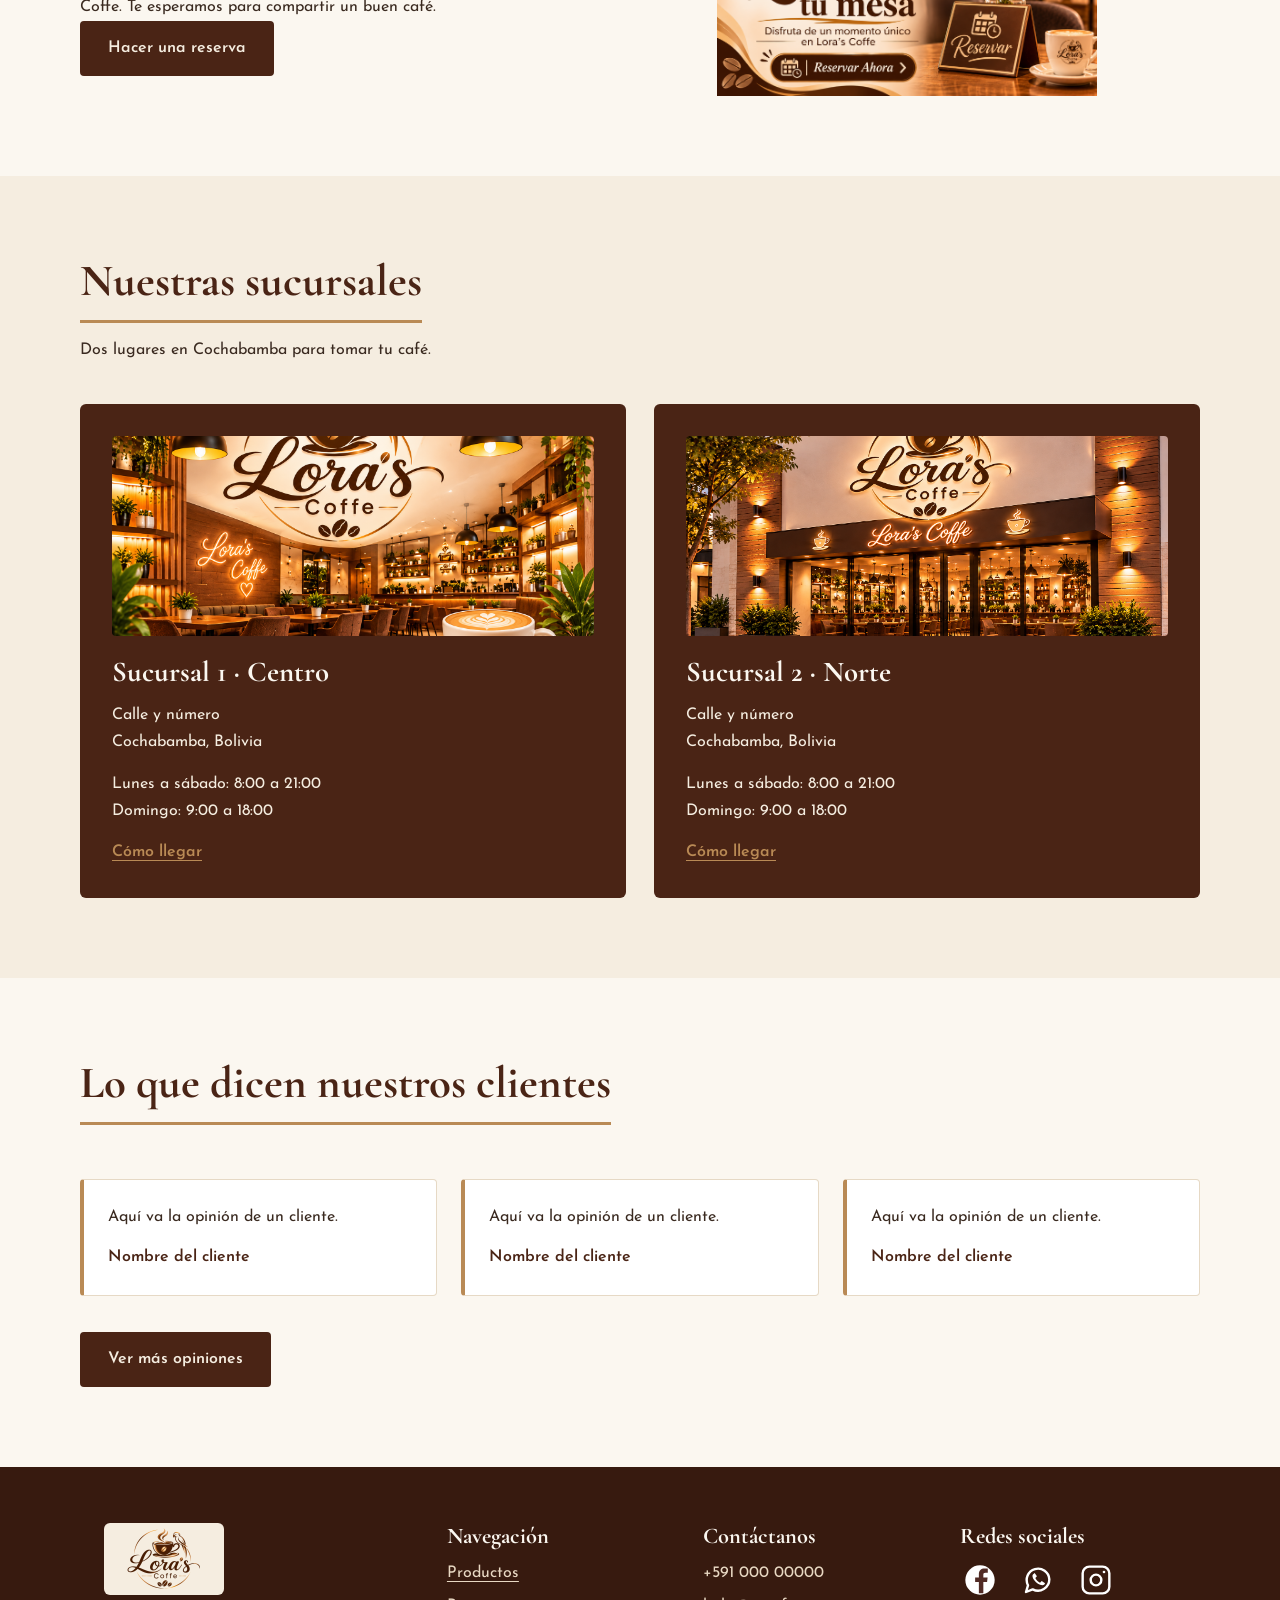
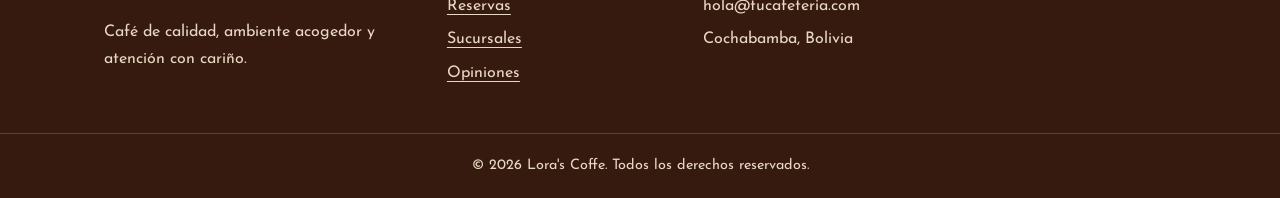
==== commit e558a2c6: "Nueva pagina de reservas" ====
--- a/index.html
+++ b/index.html
@@ -1,3 +1,4 @@
+
 <!DOCTYPE html>
 <html lang="es">
 <head>
@@ -31,7 +32,7 @@
         <a href="#opiniones">Opiniones</a>
         <a href="#contacto">Contacto</a>
       </nav>
-      <a class="btn btn-header" href="#reservas">Reservar mesa</a>
+      <a class="btn btn-header" href="reservar.html">Reservar mesa</a>
     </div>
   </header>
 
@@ -45,7 +46,7 @@
           <p>Preparamos cada bebida al momento, con granos seleccionados y recetas que combinan lo clásico con lo dulce. Ven a conversar, trabajar o simplemente descansar.</p>
           <div class="hero-actions">
             <a class="btn" href="#productos">Ver productos</a>
-            <a class="btn btn-ghost" href="#reservas">Reservar mesa</a>
+            <a class="btn btn-ghost" href="reservar.html">Reservar mesa</a>
           </div>
         </div>
         <img class="hero-img" src="img/coffe9.png" alt="Latte de vainilla con caramelo de Lora's Coffe">
@@ -163,42 +164,10 @@
       <div class="container reservas">
         <div class="reservas-text">
           <h2>Reserva tu mesa</h2>
-          <p>Completa el formulario y te escribimos por WhatsApp para confirmar tu reserva. Atendemos grupos pequeños y grandes.</p>
-        </div>
-        <form class="form" id="form-reserva">
-          <div class="campo">
-            <label for="nombre">Nombre</label>
-            <input type="text" id="nombre" name="nombre" autocomplete="name" required>
-          </div>
-          <div class="fila">
-            <div class="campo">
-              <label for="fecha">Fecha</label>
-              <input type="date" id="fecha" name="fecha" required>
-            </div>
-            <div class="campo">
-              <label for="hora">Hora</label>
-              <input type="time" id="hora" name="hora" required>
-            </div>
-          </div>
-          <div class="fila">
-            <div class="campo">
-              <label for="personas">Personas</label>
-              <select id="personas" name="personas" required>
-                <option>1</option><option selected>2</option><option>3</option>
-                <option>4</option><option>5</option><option>6</option>
-                <option>7</option><option>8 o más</option>
-              </select>
-            </div>
-            <div class="campo">
-              <label for="sucursal">Sucursal</label>
-              <select id="sucursal" name="sucursal" required>
-                <option>Sucursal 1 (Centro)</option>
-                <option>Sucursal 2 (Norte)</option>
-              </select>
-            </div>
-          </div>
-          <button class="btn" type="submit">Enviar reserva por WhatsApp</button>
-        </form>
+          <p>Completa tus datos y reserva un espacio para disfrutar de Lora's Coffe. Te esperamos para compartir un buen café.</p>
+          <a class="btn" href="reservar.html">Hacer una reserva</a>
+        </div>
+        <img class="hero-img" src="img/Reserva tu mesa en Lora’s Coffe (1).png" alt="Reserva tu mesa en Lora's Coffe" loading="lazy">
       </div>
     </section>
 
@@ -211,12 +180,14 @@
         </div>
         <div class="sucursales">
           <article class="sucursal">
+            <img class="sucursal-img" src="img/Café cálido con arte latte.png" alt="Sucursal 1 de Lora's Coffe" loading="lazy">
             <h3>Sucursal 1 · Centro</h3>
             <p>Calle y número<br>Cochabamba, Bolivia</p>
             <p>Lunes a sábado: 8:00 a 21:00<br>Domingo: 9:00 a 18:00</p>
             <a class="link" href="https://www.google.com/maps/search/?api=1&query=Cochabamba+Bolivia" target="_blank" rel="noopener">Cómo llegar</a>
           </article>
           <article class="sucursal">
+            <img class="sucursal-img" src="img/Cafetería Lora’s al anochecer.png" alt="Sucursal 2 de Lora's Coffe" loading="lazy">
             <h3>Sucursal 2 · Norte</h3>
             <p>Calle y número<br>Cochabamba, Bolivia</p>
             <p>Lunes a sábado: 8:00 a 21:00<br>Domingo: 9:00 a 18:00</p>
@@ -265,7 +236,7 @@
         <h2>Navegación</h2>
         <ul>
           <li><a href="#productos">Productos</a></li>
-          <li><a href="#reservas">Reservas</a></li>
+          <li><a href="reservar.html">Reservas</a></li>
           <li><a href="#sucursales">Sucursales</a></li>
           <li><a href="#opiniones">Opiniones</a></li>
         </ul>
@@ -320,28 +291,5 @@
     </div>
     <p class="copy">© 2026 Lora's Coffe. Todos los derechos reservados.</p>
   </footer>
-
-  <script>
-    // La reserva se envía por WhatsApp. Cambia el número (código de país + número, sin + ni espacios).
-    var NUMERO_WHATSAPP = "59175632445";
-
-    var form = document.getElementById("form-reserva");
-    var fecha = document.getElementById("fecha");
-    fecha.min = new Date().toISOString().split("T")[0];
-
-    form.addEventListener("submit", function (e) {
-      e.preventDefault();
-      var d = new FormData(form);
-      var mensaje =
-        "Hola, quiero reservar una mesa en Lora's Coffe.\n" +
-        "Nombre: " + d.get("nombre") + "\n" +
-        "Fecha: " + d.get("fecha") + "\n" +
-        "Hora: " + d.get("hora") + "\n" +
-        "Personas: " + d.get("personas") + "\n" +
-        "Sucursal: " + d.get("sucursal");
-      window.open("https://wa.me/" + NUMERO_WHATSAPP + "?text=" + encodeURIComponent(mensaje), "_blank", "noopener");
-    });
-  </script>
-
 </body>
-</html>+</html>
--- a/css/estilos.css
+++ b/css/estilos.css
@@ -310,3 +310,31 @@
 @media (prefers-reduced-motion: reduce) {
   html { scroll-behavior: auto; }
 }
+/* Imagen de reserva */
+.reserva-img {
+  width: 100%;
+  max-width: 430px;
+  height: 240px;
+  object-fit: cover;
+  border-radius: 6px;
+  margin-top: 24px;
+}
+
+/* Imágenes de sucursales */
+.sucursal-img {
+  width: 100%;
+  height: 200px;
+  object-fit: cover;
+  border-radius: 4px;
+  margin-bottom: 20px;
+}
+
+@media (max-width: 640px) {
+  .reserva-img {
+    height: 200px;
+  }
+
+  .sucursal-img {
+    height: 180px;
+  }
+}
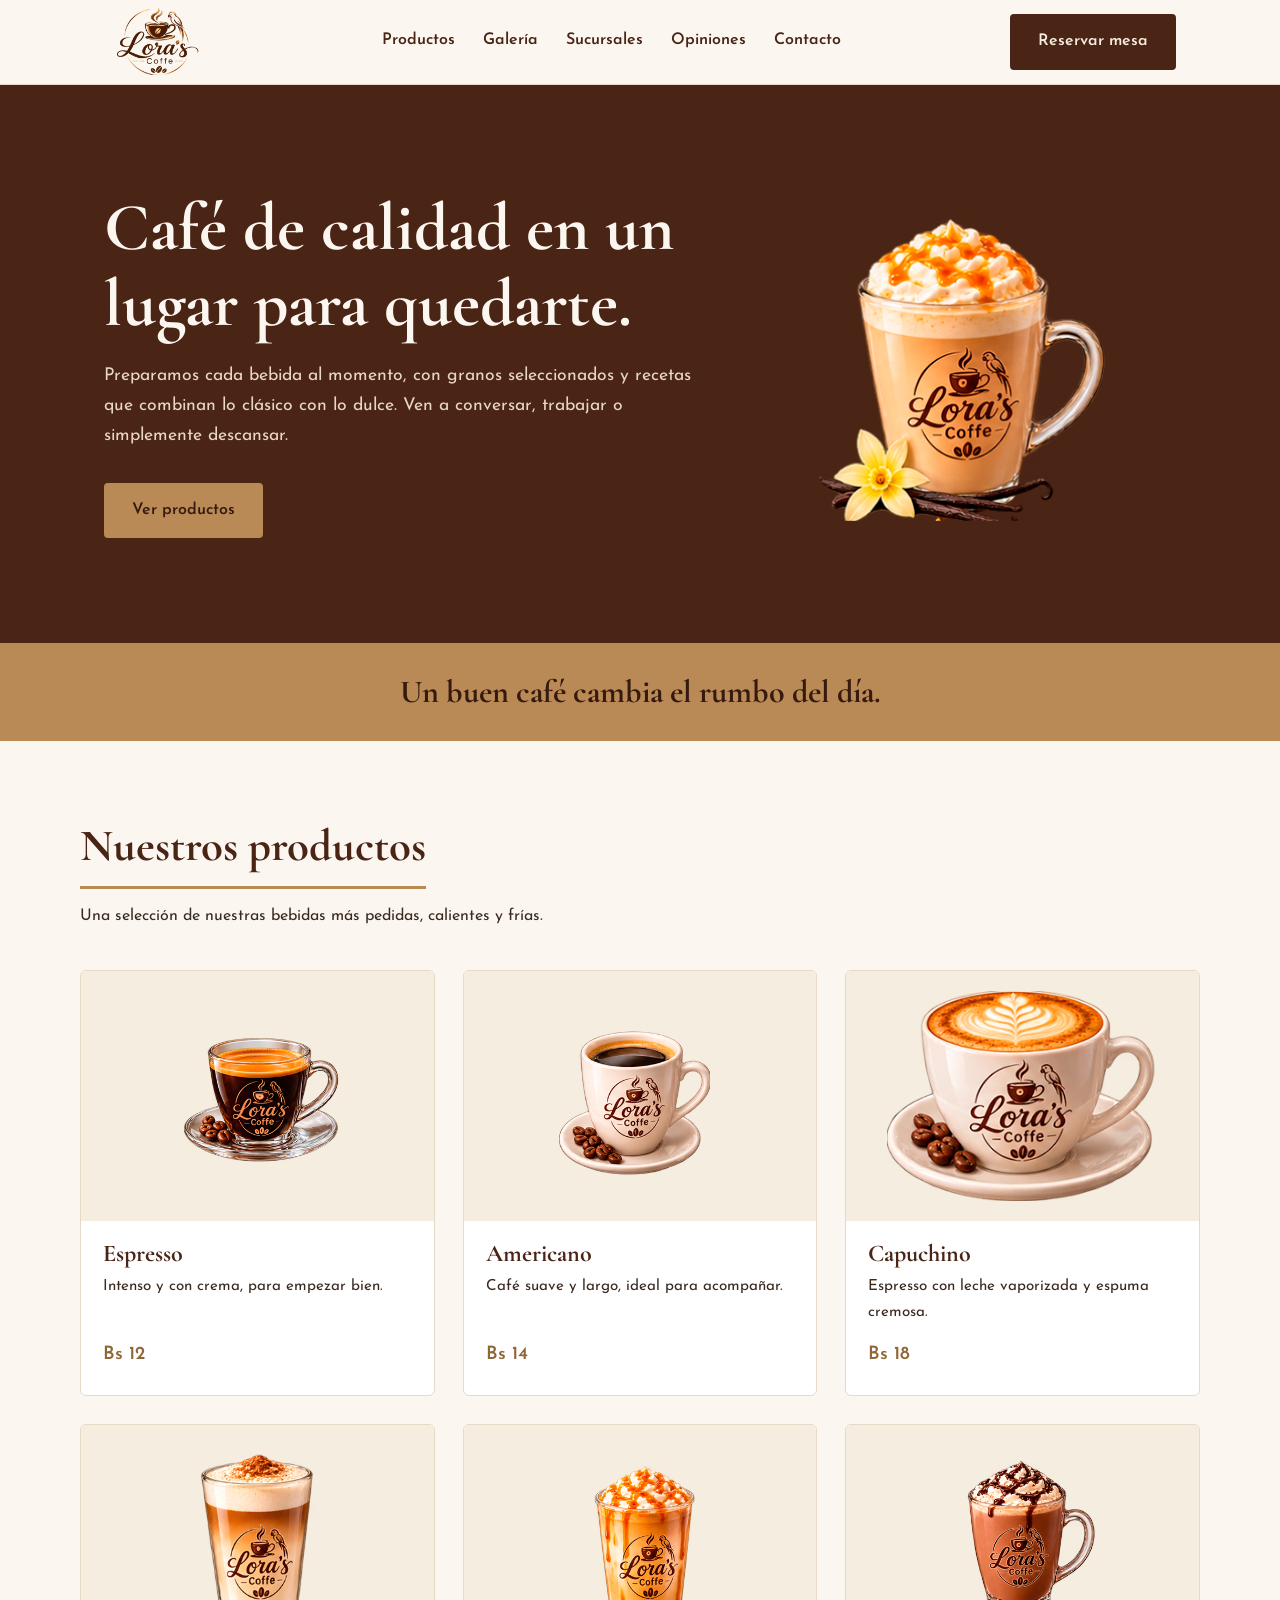
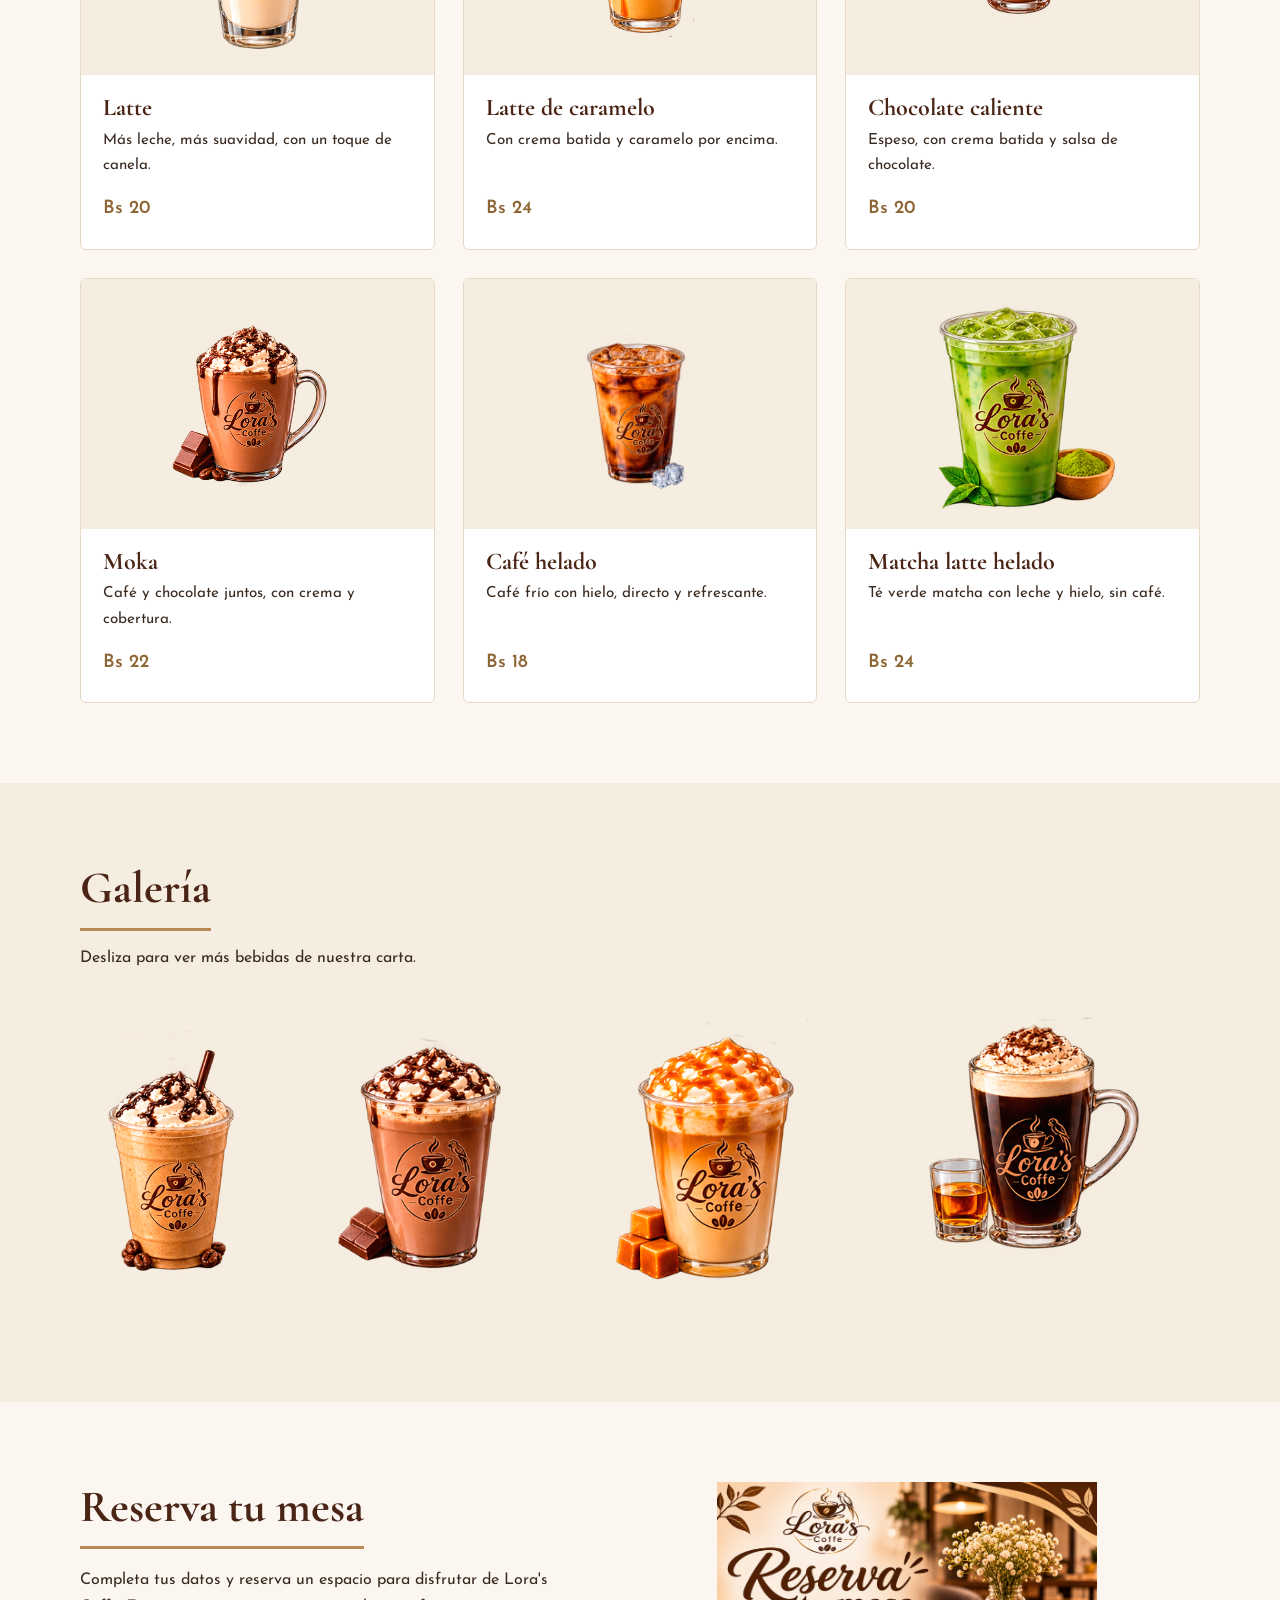
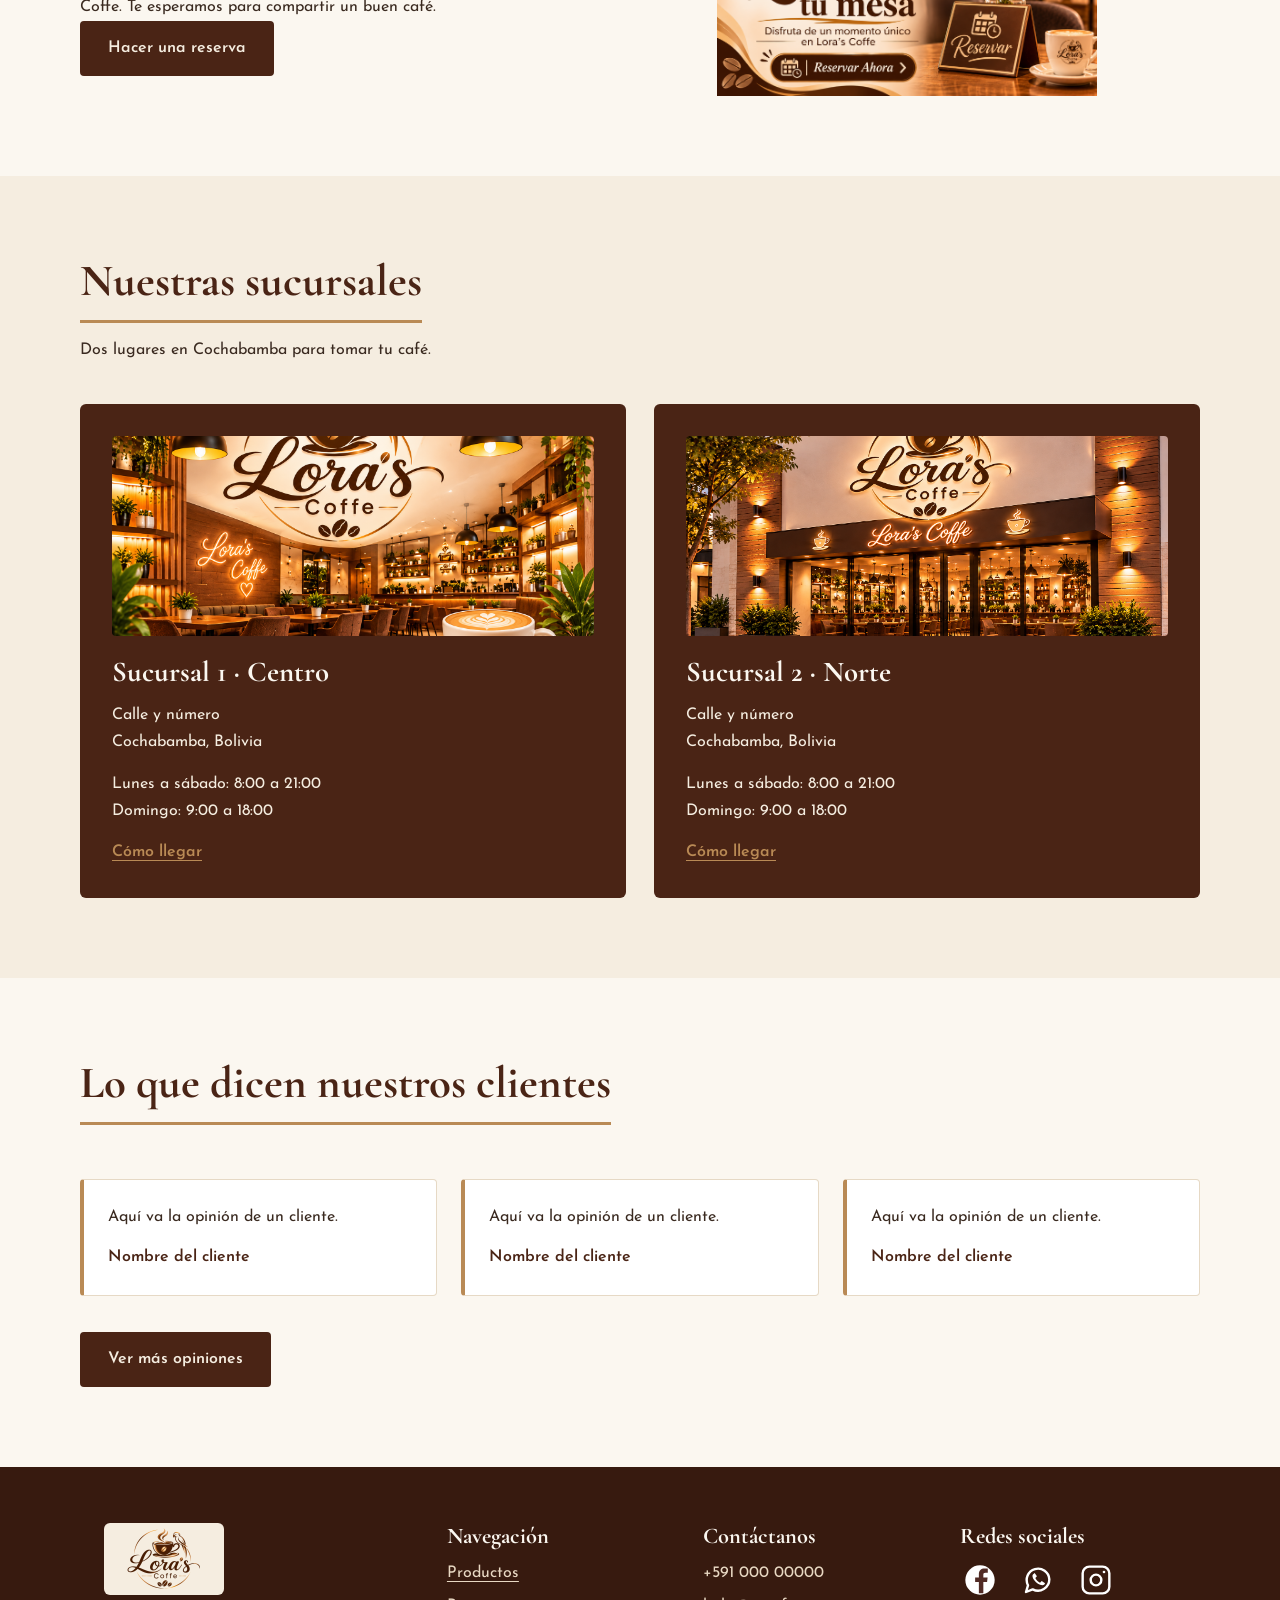
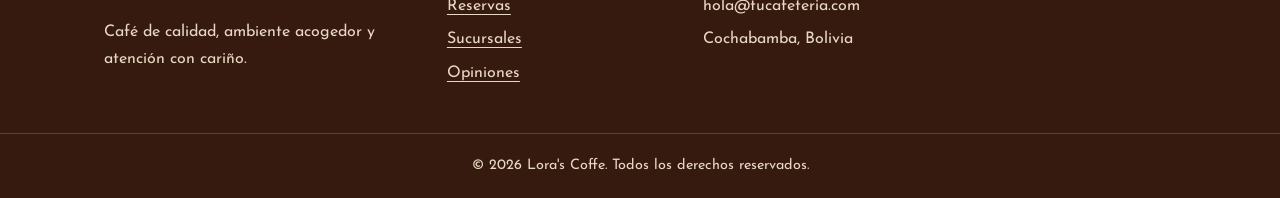
==== commit 8ce3162b: "quite botones" ====
--- a/index.html
+++ b/index.html
@@ -46,7 +46,6 @@
           <p>Preparamos cada bebida al momento, con granos seleccionados y recetas que combinan lo clásico con lo dulce. Ven a conversar, trabajar o simplemente descansar.</p>
           <div class="hero-actions">
             <a class="btn" href="#productos">Ver productos</a>
-            <a class="btn btn-ghost" href="reservar.html">Reservar mesa</a>
           </div>
         </div>
         <img class="hero-img" src="img/coffe9.png" alt="Latte de vainilla con caramelo de Lora's Coffe">
